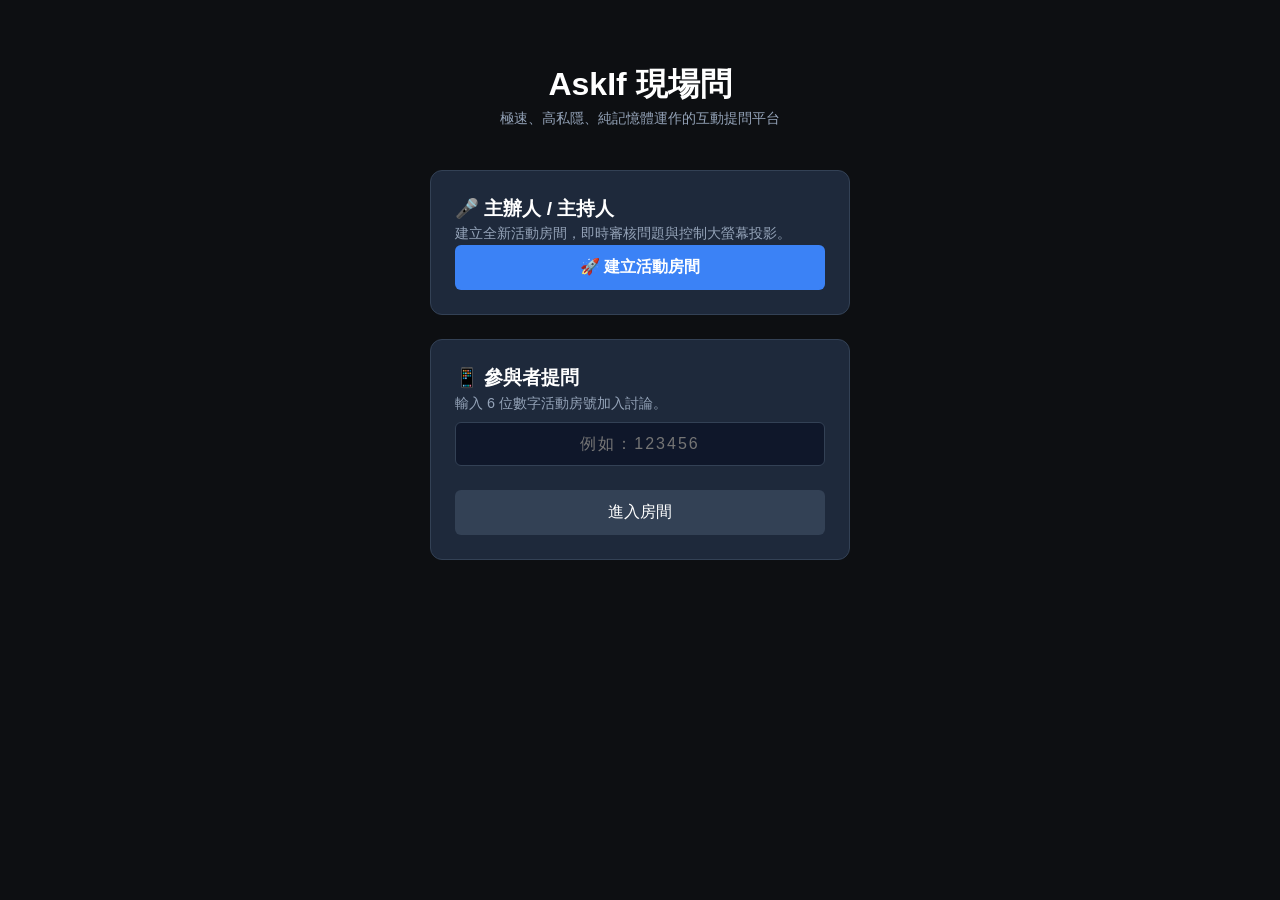
==== index.html @ 9e94a355 "update" ====
<!DOCTYPE html>
<html lang="zh-Hant">
<head>
  <meta charset="UTF-8">
  <meta name="viewport" content="width=device-width, initial-scale=1.0">
  <title>AskIf - 即時現場提問系統</title>
  <link rel="stylesheet" href="css/style.css">
  <style>
    /* 密碼彈窗樣式 */
    .modal-overlay {
      position: fixed;
      inset: 0;
      background: rgba(0, 0, 0, 0.75);
      display: flex;
      align-items: center;
      justify-content: center;
      z-index: 9999;
      backdrop-filter: blur(4px);
    }
    .modal-box {
      background: #1e293b;
      padding: 24px;
      border-radius: 12px;
      width: 90%;
      max-width: 380px;
      border: 1px solid #334155;
      box-shadow: 0 20px 25px -5px rgba(0, 0, 0, 0.5);
    }
    .modal-box h3 {
      margin-top: 0;
      margin-bottom: 16px;
      font-size: 1.25rem;
      color: #f8fafc;
    }
    .modal-box input {
      width: 100%;
      padding: 12px;
      background: #0f172a;
      border: 1px solid #334155;
      border-radius: 6px;
      color: #fff;
      font-size: 1rem;
      box-sizing: border-box;
      margin-bottom: 16px;
    }
    .modal-box input:focus {
      outline: none;
      border-color: #3b82f6;
    }
    .modal-actions {
      display: flex;
      gap: 10px;
      justify-content: flex-end;
    }
    .btn-cancel {
      background: #334155;
      color: #fff;
      border: none;
      padding: 8px 16px;
      border-radius: 6px;
      cursor: pointer;
    }
    .btn-confirm {
      background: #3b82f6;
      color: #fff;
      border: none;
      padding: 8px 16px;
      border-radius: 6px;
      cursor: pointer;
      font-weight: bold;
    }
    .btn-confirm:disabled {
      opacity: 0.6;
      cursor: not-allowed;
    }
    .error-msg {
      color: #ef4444;
      font-size: 0.875rem;
      margin-top: -10px;
      margin-bottom: 12px;
    }
  </style>
</head>
<body>
  <div class="container">
    <header style="text-align: center; margin-top: 40px;">
      <h1>AskIf 現場問</h1>
      <p style="color: #94a3b8;">極速、高私隱、純記憶體運作的互動提問平台</p>
    </header>

    <main style="max-width: 420px; margin: 40px auto; display: flex; flex-direction: column; gap: 24px;">
      <!-- 主持人入口 -->
      <div style="background: #1e293b; padding: 24px; border-radius: 12px; border: 1px solid #334155;">
        <h2 style="font-size: 1.2rem; margin-top: 0;">🎤 主辦人 / 主持人</h2>
        <p style="color: #94a3b8; font-size: 0.9rem;">建立全新活動房間，即時審核問題與控制大螢幕投影。</p>
        <button id="btnOpenModal" class="btn-confirm" style="width: 100%; padding: 12px; font-size: 1rem;">
          🚀 建立活動房間
        </button>
      </div>

      <!-- 觀眾入口 -->
      <div style="background: #1e293b; padding: 24px; border-radius: 12px; border: 1px solid #334155;">
        <h2 style="font-size: 1.2rem; margin-top: 0;">📱 參與者提問</h2>
        <p style="color: #94a3b8; font-size: 0.9rem;">輸入 6 位數字活動房號加入討論。</p>
        <form id="joinForm" style="display: flex; flex-direction: column; gap: 12px;">
          <input type="text" id="joinRoomId" placeholder="例如：123456" maxlength="6" pattern="[0-9]{6}" required
                 style="padding: 12px; border-radius: 6px; border: 1px solid #334155; background: #0f172a; color: #fff; font-size: 1rem; text-align: center; letter-spacing: 2px;">
          <button type="submit" class="btn-cancel" style="padding: 12px; font-size: 1rem;">進入房間</button>
        </form>
      </div>
    </main>
  </div>

  <!-- 密碼輸入彈窗 -->
  <div id="passwordModal" class="modal-overlay" style="display: none;">
    <div class="modal-box">
      <h3>🔑 輸入主辦人開房密碼</h3>
      <input type="password" id="modalPasswordInput" placeholder="請輸入密碼" autocomplete="current-password">
      <div id="modalError" class="error-msg" style="display: none;"></div>
      <div class="modal-actions">
        <button type="button" id="btnModalCancel" class="btn-cancel">取消</button>
        <button type="button" id="btnModalSubmit" class="btn-confirm">確認開房</button>
      </div>
    </div>
  </div>

  <script>
    // 直接定義 Worker API 端點，徹底避免 JS 模組 export 衝突
    const RELAY_HTTP_URL = 'https://askif-relay.jackylawck.workers.dev';

    const modal = document.getElementById('passwordModal');
    const openBtn = document.getElementById('btnOpenModal');
    const cancelBtn = document.getElementById('btnModalCancel');
    const submitBtn = document.getElementById('btnModalSubmit');
    const passwordInput = document.getElementById('modalPasswordInput');
    const errorDisplay = document.getElementById('modalError');

    // 開啟彈窗
    openBtn.addEventListener('click', () => {
      modal.style.display = 'flex';
      passwordInput.value = '';
      errorDisplay.style.display = 'none';
      passwordInput.focus();
    });

    // 關閉彈窗
    cancelBtn.addEventListener('click', () => {
      modal.style.display = 'none';
    });

    // 呼叫開房 API 換取加密 Ticket
    async function handleCreateRoom() {
      const password = passwordInput.value.trim();
      if (!password) {
        showError('請輸入開房密碼');
        return;
      }

      submitBtn.disabled = true;
      submitBtn.textContent = '開房中...';
      errorDisplay.style.display = 'none';

      try {
        const response = await fetch(`${RELAY_HTTP_URL}/api/create-room`, {
          method: 'POST',
          headers: { 'Content-Type': 'application/json' },
          body: JSON.stringify({ password })
        });

        if (!response.ok) {
          if (response.status === 401) throw new Error('密碼錯誤，請重新輸入');
          if (response.status === 429) throw new Error('請求太頻繁，請稍後再試');
          throw new Error(`伺服器錯誤 (${response.status})`);
        }

        const data = await response.json();
        if (data.ticket) {
          window.location.href = `host.html?room=${data.ticket}`;
        } else {
          throw new Error('回傳憑證無效');
        }
      } catch (err) {
        showError(err.message || '連線失敗，請檢查網路');
      } finally {
        submitBtn.disabled = false;
        submitBtn.textContent = '確認開房';
      }
    }

    function showError(msg) {
      errorDisplay.textContent = msg;
      errorDisplay.style.display = 'block';
    }

    submitBtn.addEventListener('click', handleCreateRoom);
    passwordInput.addEventListener('keydown', (e) => {
      if (e.key === 'Enter') handleCreateRoom();
    });

    // 參與者提交房號加入
    document.getElementById('joinForm').addEventListener('submit', (e) => {
      e.preventDefault();
      const roomId = document.getElementById('joinRoomId').value.trim();
      if (/^\d{6}$/.test(roomId)) {
        window.location.href = `audience.html?room=${roomId}`;
      }
    });
  </script>
</body>
</html>
---- css/style.css ----
:root {
  --bg: #0d0f12;
  --card: #161920;
  --border: #282c35;
  --accent: #4a9eff;
  --spotlight: #ff4757;
  --success: #00b894;
  --text: #e8eaed;
  --text-muted: #9aa0a6;
  --font: -apple-system, BlinkMacSystemFont, "PingFang HK", "Microsoft JhengHei", sans-serif;
}

* { box-sizing: border-box; margin: 0; padding: 0; }
body {
  background: var(--bg); color: var(--text); font-family: var(--font);
  padding: 1.25rem; max-width: 640px; margin: 0 auto; line-height: 1.5;
}

h1, h2, h3 { font-weight: 700; color: #fff; }
p { color: var(--text-muted); font-size: 0.9rem; }

.btn {
  display: inline-flex; align-items: center; justify-content: center;
  background: #2a2f3a; color: #fff; border: none; border-radius: 6px;
  padding: 0.75rem 1.25rem; font-size: 0.95rem; font-weight: 700; cursor: pointer;
  text-decoration: none; transition: opacity 0.15s;
}
.btn:hover { opacity: 0.9; }
.btn-primary { background: var(--accent); }
.btn-success { background: var(--success); }
.btn-danger { background: var(--spotlight); }

input, textarea {
  width: 100%; background: #1a1d24; border: 1px solid var(--border);
  color: #fff; padding: 0.75rem; border-radius: 6px; font-size: 1rem;
  font-family: inherit; margin-top: 0.5rem; margin-bottom: 0.75rem;
}

.card {
  background: var(--card); border: 1px solid var(--border);
  border-radius: 8px; padding: 1rem; margin-bottom: 0.75rem;
}

.badge {
  display: inline-block; font-size: 0.75rem; font-weight: 700;
  padding: 0.2rem 0.5rem; border-radius: 4px;
}
.badge-online { background: rgba(0, 184, 148, 0.2); color: var(--success); }
.badge-danger { background: rgba(255, 71, 87, 0.2); color: var(--spotlight); }
.badge-peer { background: rgba(74, 158, 255, 0.2); color: var(--accent); }

.qr-box {
  background: #fff; padding: 12px; border-radius: 8px;
  display: inline-block; line-height: 0;
}
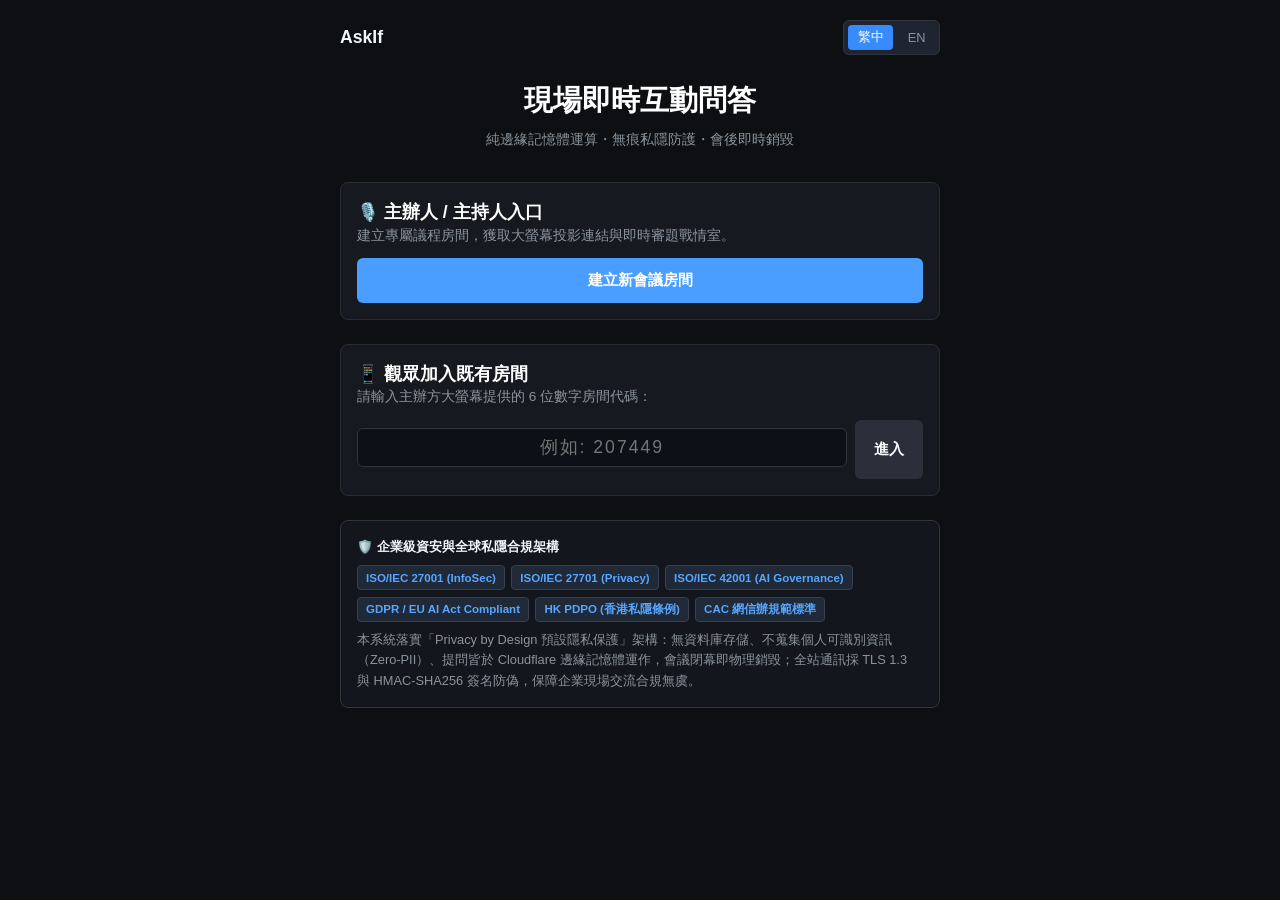
==== commit 0bac7fb8: "feat: add bilingual support and i18n integration to host.html" ====
--- a/index.html
+++ b/index.html
@@ -1,210 +1,232 @@
 <!DOCTYPE html>
-<html lang="zh-Hant">
+<html lang="zh-HK">
 <head>
   <meta charset="UTF-8">
   <meta name="viewport" content="width=device-width, initial-scale=1.0">
-  <title>AskIf - 即時現場提問系統</title>
-  <link rel="stylesheet" href="css/style.css">
+  <title>AskIf — 即時現場提問系統 | Real-time Q&A</title>
+  <link rel="stylesheet" href="./css/style.css">
   <style>
-    /* 密碼彈窗樣式 */
+    .lang-switcher {
+      display: flex;
+      gap: 0.3rem;
+      background: #1e2430;
+      padding: 0.25rem;
+      border-radius: 6px;
+      border: 1px solid #30363d;
+    }
+    .lang-btn {
+      background: transparent;
+      border: none;
+      color: #8b949e;
+      font-size: 0.8rem;
+      padding: 0.25rem 0.6rem;
+      border-radius: 4px;
+      cursor: pointer;
+      font-weight: 500;
+    }
+    .lang-btn.active {
+      background: #388bfd;
+      color: #fff;
+    }
+    .compliance-card {
+      margin-top: 1.5rem;
+      background: rgba(22, 27, 34, 0.7);
+      border: 1px solid #30363d;
+      border-radius: 8px;
+      padding: 1rem;
+      font-size: 0.8rem;
+      color: #8b949e;
+      line-height: 1.6;
+    }
+    .badge-grid {
+      display: flex;
+      flex-wrap: wrap;
+      gap: 0.4rem;
+      margin: 0.5rem 0;
+    }
+    .comp-badge {
+      background: #1f2937;
+      color: #58a6ff;
+      border: 1px solid #374151;
+      padding: 0.15rem 0.5rem;
+      border-radius: 4px;
+      font-size: 0.72rem;
+      font-weight: 600;
+    }
     .modal-overlay {
       position: fixed;
       inset: 0;
-      background: rgba(0, 0, 0, 0.75);
+      background: rgba(0,0,0,0.75);
+      backdrop-filter: blur(4px);
       display: flex;
       align-items: center;
       justify-content: center;
-      z-index: 9999;
-      backdrop-filter: blur(4px);
+      z-index: 999;
     }
     .modal-box {
-      background: #1e293b;
-      padding: 24px;
-      border-radius: 12px;
+      background: #161b22;
+      border: 1px solid #30363d;
+      border-radius: 10px;
+      padding: 1.5rem;
       width: 90%;
-      max-width: 380px;
-      border: 1px solid #334155;
-      box-shadow: 0 20px 25px -5px rgba(0, 0, 0, 0.5);
-    }
-    .modal-box h3 {
-      margin-top: 0;
-      margin-bottom: 16px;
-      font-size: 1.25rem;
-      color: #f8fafc;
-    }
-    .modal-box input {
-      width: 100%;
-      padding: 12px;
-      background: #0f172a;
-      border: 1px solid #334155;
-      border-radius: 6px;
-      color: #fff;
-      font-size: 1rem;
-      box-sizing: border-box;
-      margin-bottom: 16px;
-    }
-    .modal-box input:focus {
-      outline: none;
-      border-color: #3b82f6;
-    }
-    .modal-actions {
-      display: flex;
-      gap: 10px;
-      justify-content: flex-end;
-    }
-    .btn-cancel {
-      background: #334155;
-      color: #fff;
-      border: none;
-      padding: 8px 16px;
-      border-radius: 6px;
-      cursor: pointer;
-    }
-    .btn-confirm {
-      background: #3b82f6;
-      color: #fff;
-      border: none;
-      padding: 8px 16px;
-      border-radius: 6px;
-      cursor: pointer;
-      font-weight: bold;
-    }
-    .btn-confirm:disabled {
-      opacity: 0.6;
-      cursor: not-allowed;
-    }
-    .error-msg {
-      color: #ef4444;
-      font-size: 0.875rem;
-      margin-top: -10px;
-      margin-bottom: 12px;
+      max-width: 420px;
+      box-shadow: 0 10px 25px rgba(0,0,0,0.5);
+    }
+    .password-hint {
+      background: #0d1117;
+      border-left: 3px solid #f59e0b;
+      padding: 0.5rem 0.75rem;
+      border-radius: 4px;
+      font-size: 0.75rem;
+      color: #d1d5db;
+      margin: 0.75rem 0;
+      line-height: 1.4;
     }
   </style>
 </head>
 <body>
-  <div class="container">
-    <header style="text-align: center; margin-top: 40px;">
-      <h1>AskIf 現場問</h1>
-      <p style="color: #94a3b8;">極速、高私隱、純記憶體運作的互動提問平台</p>
-    </header>
-
-    <main style="max-width: 420px; margin: 40px auto; display: flex; flex-direction: column; gap: 24px;">
-      <!-- 主持人入口 -->
-      <div style="background: #1e293b; padding: 24px; border-radius: 12px; border: 1px solid #334155;">
-        <h2 style="font-size: 1.2rem; margin-top: 0;">🎤 主辦人 / 主持人</h2>
-        <p style="color: #94a3b8; font-size: 0.9rem;">建立全新活動房間，即時審核問題與控制大螢幕投影。</p>
-        <button id="btnOpenModal" class="btn-confirm" style="width: 100%; padding: 12px; font-size: 1rem;">
-          🚀 建立活動房間
-        </button>
+  <div style="display:flex; justify-content:space-between; align-items:center; margin-bottom:1.5rem;">
+    <div style="font-weight:bold; font-size:1.1rem; color:#f0f6fc;">AskIf</div>
+    <div class="lang-switcher">
+      <button class="lang-btn active" id="btn-zh" onclick="switchLang('zh')">繁中</button>
+      <button class="lang-btn" id="btn-en" onclick="switchLang('en')">EN</button>
+    </div>
+  </div>
+
+  <div style="text-align:center; margin-bottom:2rem;">
+    <h1 style="font-size:1.8rem; margin-bottom:0.4rem;" data-i18n="title">現場即時互動問答</h1>
+    <p style="color:#8b949e; font-size:0.9rem;" data-i18n="subtitle">純邊緣記憶體運算・無痕私隱防護・會後即時銷毀</p>
+  </div>
+
+  <!-- 主持人入口 -->
+  <div class="card" style="margin-bottom:1.5rem;">
+    <h3 style="margin-top:0; font-size:1.1rem;" data-i18n="hostSectionTitle">🎙️ 主辦人 / 主持人入口</h3>
+    <p style="font-size:0.85rem; color:#8b949e;" data-i18n="hostDesc">建立專屬議程房間，獲取大螢幕投影連結與即時審題戰情室。</p>
+    <button class="btn btn-primary" style="width:100%; margin-top:0.75rem;" onclick="openPasswordModal()" data-i18n="createRoomBtn">建立新會議房間</button>
+  </div>
+
+  <!-- 觀眾加入入口 -->
+  <div class="card" style="margin-bottom:1.5rem;">
+    <h3 style="margin-top:0; font-size:1.1rem;" data-i18n="audienceSectionTitle">📱 觀眾加入既有房間</h3>
+    <p style="font-size:0.85rem; color:#8b949e;" data-i18n="audienceDesc">請輸入主辦方大螢幕提供的 6 位數字房間代碼：</p>
+    <div style="display:flex; gap:0.5rem; margin-top:0.75rem;">
+      <input type="text" id="manual-room-input" maxlength="6" placeholder="例如: 207449" style="flex:1; padding:0.5rem 0.75rem; border-radius:6px; border:1px solid #30363d; background:#0d1117; color:#fff; text-align:center; font-size:1.1rem; letter-spacing:2px;">
+      <button class="btn" style="padding:0 1.2rem;" onclick="joinAsAudience()" data-i18n="joinBtn">進入</button>
+    </div>
+  </div>
+
+  <!-- 企業合規、隱私與資安承諾看板 -->
+  <div class="compliance-card">
+    <div style="font-weight:bold; color:#f0f6fc; margin-bottom:0.4rem;" data-i18n="complianceTitle">🛡️ 企業級資安與全球私隱合規架構</div>
+    <div class="badge-grid">
+      <span class="comp-badge">ISO/IEC 27001 (InfoSec)</span>
+      <span class="comp-badge">ISO/IEC 27701 (Privacy)</span>
+      <span class="comp-badge">ISO/IEC 42001 (AI Governance)</span>
+      <span class="comp-badge">GDPR / EU AI Act Compliant</span>
+      <span class="comp-badge">HK PDPO (香港私隱條例)</span>
+      <span class="comp-badge">CAC 網信辦規範標準</span>
+    </div>
+    <div data-i18n="complianceBody">
+      本系統落實「Privacy by Design 預設隱私保護」架構：無資料庫存儲、不蒐集個人可識別資訊（Zero-PII）、提問皆於 Cloudflare 邊緣記憶體運作，會議閉幕即物理銷毀；全站通訊採 TLS 1.3 與 HMAC-SHA256 簽名防偽，保障企業現場交流合規無虞。
+    </div>
+  </div>
+
+  <!-- 主持人密碼輸入彈窗 -->
+  <div id="pwd-modal" class="modal-overlay" style="display:none;">
+    <div class="modal-box">
+      <h3 style="margin-top:0; font-size:1.15rem; color:#f0f6fc;" data-i18n="modalTitle">🔑 主辦人身份授權</h3>
+      
+      <div class="password-hint">
+        <strong data-i18n="hintTitle">💡 輸入指引：</strong><br>
+        <span data-i18n="hintDesc">此密碼為企業系統後台預設的主持權限密鑰（預設值為 <code>123456</code> 或主辦方內部派發密碼），用以防止未授權人士開房。觀眾免密碼直接掃碼即可提問。</span>
       </div>
 
-      <!-- 觀眾入口 -->
-      <div style="background: #1e293b; padding: 24px; border-radius: 12px; border: 1px solid #334155;">
-        <h2 style="font-size: 1.2rem; margin-top: 0;">📱 參與者提問</h2>
-        <p style="color: #94a3b8; font-size: 0.9rem;">輸入 6 位數字活動房號加入討論。</p>
-        <form id="joinForm" style="display: flex; flex-direction: column; gap: 12px;">
-          <input type="text" id="joinRoomId" placeholder="例如：123456" maxlength="6" pattern="[0-9]{6}" required
-                 style="padding: 12px; border-radius: 6px; border: 1px solid #334155; background: #0f172a; color: #fff; font-size: 1rem; text-align: center; letter-spacing: 2px;">
-          <button type="submit" class="btn-cancel" style="padding: 12px; font-size: 1rem;">進入房間</button>
-        </form>
+      <input type="password" id="modal-password" style="width:100%; box-sizing:border-box; padding:0.6rem 0.75rem; border-radius:6px; border:1px solid #30363d; background:#0d1117; color:#fff; font-size:1rem;" placeholder="請輸入主辦密碼 (例如: 123456)">
+      <div id="modal-error" style="color:#ff7675; font-size:0.8rem; margin-top:0.4rem; display:none;"></div>
+
+      <div style="display:flex; justify-content:flex-end; gap:0.5rem; margin-top:1.2rem;">
+        <button class="btn" onclick="closePasswordModal()" data-i18n="cancelBtn">取消</button>
+        <button class="btn btn-primary" id="confirm-create-btn" onclick="submitCreateRoom()" data-i18n="confirmBtn">確認開房</button>
       </div>
-    </main>
-  </div>
-
-  <!-- 密碼輸入彈窗 -->
-  <div id="passwordModal" class="modal-overlay" style="display: none;">
-    <div class="modal-box">
-      <h3>🔑 輸入主辦人開房密碼</h3>
-      <input type="password" id="modalPasswordInput" placeholder="請輸入密碼" autocomplete="current-password">
-      <div id="modalError" class="error-msg" style="display: none;"></div>
-      <div class="modal-actions">
-        <button type="button" id="btnModalCancel" class="btn-cancel">取消</button>
-        <button type="button" id="btnModalSubmit" class="btn-confirm">確認開房</button>
-      </div>
-    </div>
-  </div>
-
-  <script>
-    // 直接定義 Worker API 端點，徹底避免 JS 模組 export 衝突
-    const RELAY_HTTP_URL = 'https://askif-relay.jackylawck.workers.dev';
-
-    const modal = document.getElementById('passwordModal');
-    const openBtn = document.getElementById('btnOpenModal');
-    const cancelBtn = document.getElementById('btnModalCancel');
-    const submitBtn = document.getElementById('btnModalSubmit');
-    const passwordInput = document.getElementById('modalPasswordInput');
-    const errorDisplay = document.getElementById('modalError');
-
-    // 開啟彈窗
-    openBtn.addEventListener('click', () => {
-      modal.style.display = 'flex';
-      passwordInput.value = '';
-      errorDisplay.style.display = 'none';
-      passwordInput.focus();
-    });
-
-    // 關閉彈窗
-    cancelBtn.addEventListener('click', () => {
-      modal.style.display = 'none';
-    });
-
-    // 呼叫開房 API 換取加密 Ticket
-    async function handleCreateRoom() {
-      const password = passwordInput.value.trim();
-      if (!password) {
-        showError('請輸入開房密碼');
+    </div>
+  </div>
+
+  <script type="module">
+    import { applyI18n, getSavedLang, TRANSLATIONS } from './js/i18n.js';
+
+    let currentLang = getSavedLang();
+    applyI18n(currentLang);
+
+    window.switchLang = function(lang) {
+      currentLang = lang;
+      applyI18n(lang);
+    };
+
+    window.openPasswordModal = function() {
+      document.getElementById('modal-error').style.display = 'none';
+      document.getElementById('modal-password').value = '';
+      document.getElementById('pwd-modal').style.display = 'flex';
+      setTimeout(() => document.getElementById('modal-password').focus(), 100);
+    };
+
+    window.closePasswordModal = function() {
+      document.getElementById('pwd-modal').style.display = 'none';
+    };
+
+    window.submitCreateRoom = async function() {
+      const pwdInput = document.getElementById('modal-password');
+      const errBox = document.getElementById('modal-error');
+      const submitBtn = document.getElementById('confirm-create-btn');
+      const pwd = pwdInput.value.trim();
+      const dict = TRANSLATIONS[currentLang];
+
+      if (!pwd) {
+        errBox.textContent = dict.errorWrongPwd;
+        errBox.style.display = 'block';
         return;
       }
 
+      errBox.style.display = 'none';
       submitBtn.disabled = true;
-      submitBtn.textContent = '開房中...';
-      errorDisplay.style.display = 'none';
+      submitBtn.textContent = dict.creating;
 
       try {
-        const response = await fetch(`${RELAY_HTTP_URL}/api/create-room`, {
+        const resp = await fetch('https://askif-relay.jackylawck.workers.dev/api/create-room', {
           method: 'POST',
           headers: { 'Content-Type': 'application/json' },
-          body: JSON.stringify({ password })
+          body: JSON.stringify({ password: pwd })
         });
 
-        if (!response.ok) {
-          if (response.status === 401) throw new Error('密碼錯誤，請重新輸入');
-          if (response.status === 429) throw new Error('請求太頻繁，請稍後再試');
-          throw new Error(`伺服器錯誤 (${response.status})`);
+        if (resp.status === 401) {
+          errBox.textContent = dict.errorWrongPwd;
+          errBox.style.display = 'block';
+          submitBtn.disabled = false;
+          submitBtn.textContent = dict.confirmBtn;
+          return;
         }
 
-        const data = await response.json();
-        if (data.ticket) {
-          window.location.href = `host.html?room=${data.ticket}`;
-        } else {
-          throw new Error('回傳憑證無效');
-        }
+        if (!resp.ok) throw new Error('Network error');
+
+        const data = await resp.json();
+        window.location.href = `./host.html?room=${encodeURIComponent(data.ticket)}`;
       } catch (err) {
-        showError(err.message || '連線失敗，請檢查網路');
-      } finally {
+        console.error(err);
+        errBox.textContent = dict.errorNet;
+        errBox.style.display = 'block';
         submitBtn.disabled = false;
-        submitBtn.textContent = '確認開房';
+        submitBtn.textContent = dict.confirmBtn;
       }
-    }
-
-    function showError(msg) {
-      errorDisplay.textContent = msg;
-      errorDisplay.style.display = 'block';
-    }
-
-    submitBtn.addEventListener('click', handleCreateRoom);
-    passwordInput.addEventListener('keydown', (e) => {
-      if (e.key === 'Enter') handleCreateRoom();
-    });
-
-    // 參與者提交房號加入
-    document.getElementById('joinForm').addEventListener('submit', (e) => {
-      e.preventDefault();
-      const roomId = document.getElementById('joinRoomId').value.trim();
-      if (/^\d{6}$/.test(roomId)) {
-        window.location.href = `audience.html?room=${roomId}`;
+    };
+
+    window.joinAsAudience = function() {
+      const input = document.getElementById('manual-room-input').value.trim();
+      const dict = TRANSLATIONS[currentLang];
+      if (/^\d{6}$/.test(input)) {
+        window.location.href = `./audience.html?room=${input}`;
+      } else {
+        alert(dict.errorInvalidRoom);
       }
-    });
+    };
   </script>
 </body>
 </html>
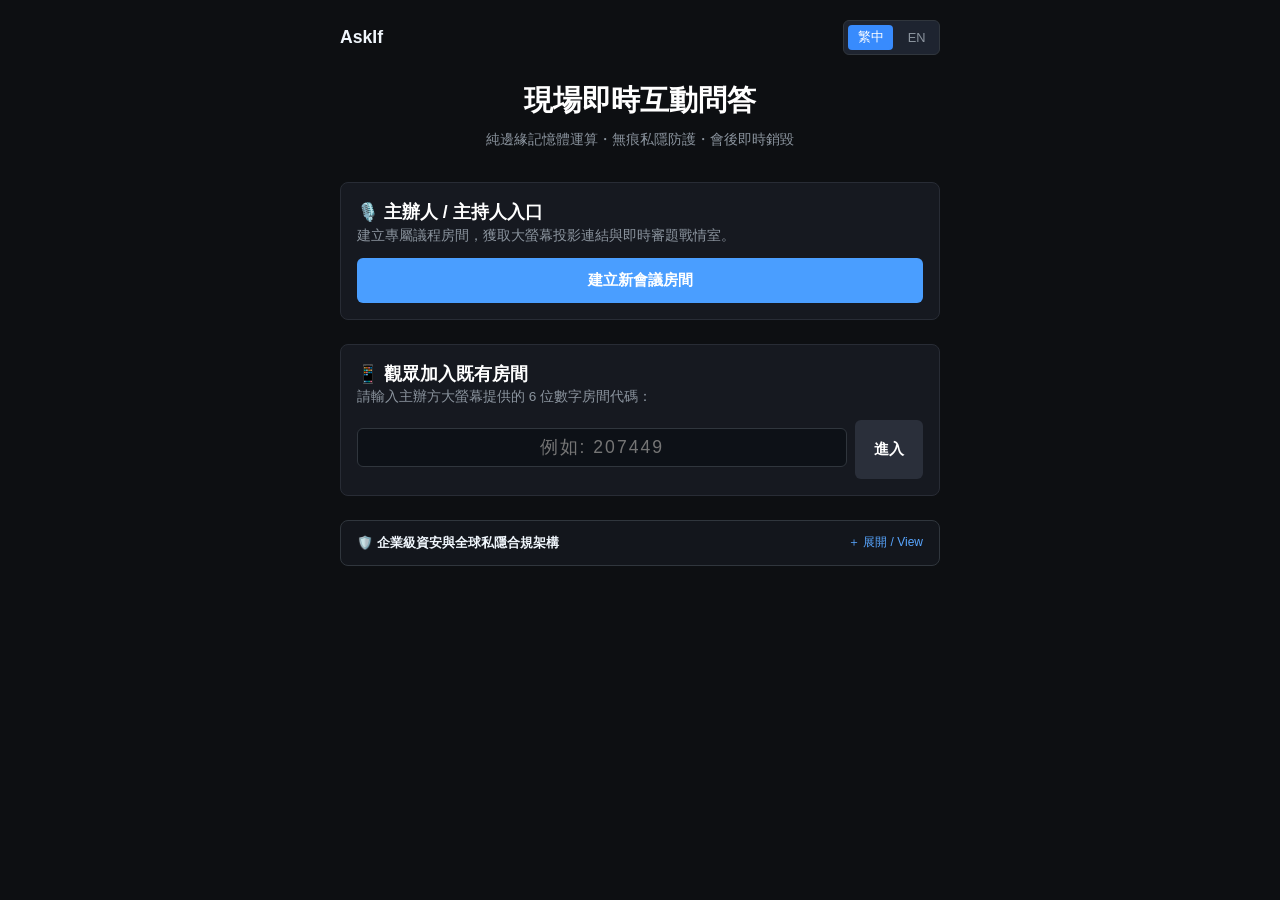
==== commit 6f99688d: "fix: bind click listeners via addEventListener and make compliance card collapsible" ====
--- a/index.html
+++ b/index.html
@@ -28,15 +28,46 @@
       background: #388bfd;
       color: #fff;
     }
-    .compliance-card {
+    /* 可折疊合規卡片 */
+    details.compliance-card {
       margin-top: 1.5rem;
       background: rgba(22, 27, 34, 0.7);
       border: 1px solid #30363d;
       border-radius: 8px;
-      padding: 1rem;
+      padding: 0.75rem 1rem;
       font-size: 0.8rem;
       color: #8b949e;
       line-height: 1.6;
+      cursor: pointer;
+      transition: background 0.2s;
+    }
+    details.compliance-card[open] {
+      background: rgba(22, 27, 34, 0.95);
+    }
+    details.compliance-card summary {
+      font-weight: bold;
+      color: #f0f6fc;
+      list-style: none;
+      display: flex;
+      justify-content: space-between;
+      align-items: center;
+      user-select: none;
+    }
+    details.compliance-card summary::-webkit-details-marker {
+      display: none;
+    }
+    details.compliance-card summary::after {
+      content: '＋ 展開 / View';
+      font-size: 0.75rem;
+      color: #58a6ff;
+      font-weight: normal;
+    }
+    details.compliance-card[open] summary::after {
+      content: '－ 收起 / Hide';
+    }
+    .compliance-content {
+      margin-top: 0.75rem;
+      cursor: default;
     }
     .badge-grid {
       display: flex;
@@ -88,8 +119,8 @@
   <div style="display:flex; justify-content:space-between; align-items:center; margin-bottom:1.5rem;">
     <div style="font-weight:bold; font-size:1.1rem; color:#f0f6fc;">AskIf</div>
     <div class="lang-switcher">
-      <button class="lang-btn active" id="btn-zh" onclick="switchLang('zh')">繁中</button>
-      <button class="lang-btn" id="btn-en" onclick="switchLang('en')">EN</button>
+      <button class="lang-btn active" id="btn-zh">繁中</button>
+      <button class="lang-btn" id="btn-en">EN</button>
     </div>
   </div>
 
@@ -102,7 +133,7 @@
   <div class="card" style="margin-bottom:1.5rem;">
     <h3 style="margin-top:0; font-size:1.1rem;" data-i18n="hostSectionTitle">🎙️ 主辦人 / 主持人入口</h3>
     <p style="font-size:0.85rem; color:#8b949e;" data-i18n="hostDesc">建立專屬議程房間，獲取大螢幕投影連結與即時審題戰情室。</p>
-    <button class="btn btn-primary" style="width:100%; margin-top:0.75rem;" onclick="openPasswordModal()" data-i18n="createRoomBtn">建立新會議房間</button>
+    <button class="btn btn-primary" id="btn-open-modal" style="width:100%; margin-top:0.75rem;" data-i18n="createRoomBtn">建立新會議房間</button>
   </div>
 
   <!-- 觀眾加入入口 -->
@@ -111,25 +142,27 @@
     <p style="font-size:0.85rem; color:#8b949e;" data-i18n="audienceDesc">請輸入主辦方大螢幕提供的 6 位數字房間代碼：</p>
     <div style="display:flex; gap:0.5rem; margin-top:0.75rem;">
       <input type="text" id="manual-room-input" maxlength="6" placeholder="例如: 207449" style="flex:1; padding:0.5rem 0.75rem; border-radius:6px; border:1px solid #30363d; background:#0d1117; color:#fff; text-align:center; font-size:1.1rem; letter-spacing:2px;">
-      <button class="btn" style="padding:0 1.2rem;" onclick="joinAsAudience()" data-i18n="joinBtn">進入</button>
-    </div>
-  </div>
-
-  <!-- 企業合規、隱私與資安承諾看板 -->
-  <div class="compliance-card">
-    <div style="font-weight:bold; color:#f0f6fc; margin-bottom:0.4rem;" data-i18n="complianceTitle">🛡️ 企業級資安與全球私隱合規架構</div>
-    <div class="badge-grid">
-      <span class="comp-badge">ISO/IEC 27001 (InfoSec)</span>
-      <span class="comp-badge">ISO/IEC 27701 (Privacy)</span>
-      <span class="comp-badge">ISO/IEC 42001 (AI Governance)</span>
-      <span class="comp-badge">GDPR / EU AI Act Compliant</span>
-      <span class="comp-badge">HK PDPO (香港私隱條例)</span>
-      <span class="comp-badge">CAC 網信辦規範標準</span>
-    </div>
-    <div data-i18n="complianceBody">
-      本系統落實「Privacy by Design 預設隱私保護」架構：無資料庫存儲、不蒐集個人可識別資訊（Zero-PII）、提問皆於 Cloudflare 邊緣記憶體運作，會議閉幕即物理銷毀；全站通訊採 TLS 1.3 與 HMAC-SHA256 簽名防偽，保障企業現場交流合規無虞。
-    </div>
-  </div>
+      <button class="btn" id="btn-join-room" style="padding:0 1.2rem;" data-i18n="joinBtn">進入</button>
+    </div>
+  </div>
+
+  <!-- 企業合規、隱私與資安承諾（預設捲起收合） -->
+  <details class="compliance-card">
+    <summary data-i18n="complianceTitle">🛡️ 企業級資安與全球私隱合規架構</summary>
+    <div class="compliance-content">
+      <div class="badge-grid">
+        <span class="comp-badge">ISO/IEC 27001 (InfoSec)</span>
+        <span class="comp-badge">ISO/IEC 27701 (Privacy)</span>
+        <span class="comp-badge">ISO/IEC 42001 (AI Governance)</span>
+        <span class="comp-badge">GDPR / EU AI Act Compliant</span>
+        <span class="comp-badge">HK PDPO (香港私隱條例)</span>
+        <span class="comp-badge">CAC 網信辦規範標準</span>
+      </div>
+      <div data-i18n="complianceBody">
+        本系統落實「Privacy by Design 預設隱私保護」架構：無資料庫存儲、不蒐集個人可識別資訊（Zero-PII）、提問皆於 Cloudflare 邊緣記憶體運作，會議閉幕即物理銷毀；全站通訊採 TLS 1.3 與 HMAC-SHA256 簽名防偽，保障企業現場交流合規無虞。
+      </div>
+    </div>
+  </details>
 
   <!-- 主持人密碼輸入彈窗 -->
   <div id="pwd-modal" class="modal-overlay" style="display:none;">
@@ -145,8 +178,8 @@
       <div id="modal-error" style="color:#ff7675; font-size:0.8rem; margin-top:0.4rem; display:none;"></div>
 
       <div style="display:flex; justify-content:flex-end; gap:0.5rem; margin-top:1.2rem;">
-        <button class="btn" onclick="closePasswordModal()" data-i18n="cancelBtn">取消</button>
-        <button class="btn btn-primary" id="confirm-create-btn" onclick="submitCreateRoom()" data-i18n="confirmBtn">確認開房</button>
+        <button class="btn" id="btn-cancel-modal" data-i18n="cancelBtn">取消</button>
+        <button class="btn btn-primary" id="confirm-create-btn" data-i18n="confirmBtn">確認開房</button>
       </div>
     </div>
   </div>
@@ -157,26 +190,47 @@
     let currentLang = getSavedLang();
     applyI18n(currentLang);
 
-    window.switchLang = function(lang) {
-      currentLang = lang;
-      applyI18n(lang);
-    };
-
-    window.openPasswordModal = function() {
-      document.getElementById('modal-error').style.display = 'none';
-      document.getElementById('modal-password').value = '';
-      document.getElementById('pwd-modal').style.display = 'flex';
-      setTimeout(() => document.getElementById('modal-password').focus(), 100);
-    };
-
-    window.closePasswordModal = function() {
-      document.getElementById('pwd-modal').style.display = 'none';
-    };
-
-    window.submitCreateRoom = async function() {
-      const pwdInput = document.getElementById('modal-password');
-      const errBox = document.getElementById('modal-error');
-      const submitBtn = document.getElementById('confirm-create-btn');
+    // 語言切換事件
+    document.getElementById('btn-zh').addEventListener('click', () => {
+      currentLang = 'zh';
+      applyI18n('zh');
+    });
+
+    document.getElementById('btn-en').addEventListener('click', () => {
+      currentLang = 'en';
+      applyI18n('en');
+    });
+
+    // 彈窗開關控制
+    const modal = document.getElementById('pwd-modal');
+    const pwdInput = document.getElementById('modal-password');
+    const errBox = document.getElementById('modal-error');
+    const submitBtn = document.getElementById('confirm-create-btn');
+
+    document.getElementById('btn-open-modal').addEventListener('click', () => {
+      errBox.style.display = 'none';
+      pwdInput.value = '';
+      modal.style.display = 'flex';
+      setTimeout(() => pwdInput.focus(), 100);
+    });
+
+    document.getElementById('btn-cancel-modal').addEventListener('click', () => {
+      modal.style.display = 'none';
+    });
+
+    // 觀眾進入房間
+    document.getElementById('btn-join-room').addEventListener('click', () => {
+      const input = document.getElementById('manual-room-input').value.trim();
+      const dict = TRANSLATIONS[currentLang];
+      if (/^\d{6}$/.test(input)) {
+        window.location.href = `./audience.html?room=${input}`;
+      } else {
+        alert(dict.errorInvalidRoom);
+      }
+    });
+
+    // 送出開房驗證
+    submitBtn.addEventListener('click', async () => {
       const pwd = pwdInput.value.trim();
       const dict = TRANSLATIONS[currentLang];
 
@@ -216,17 +270,7 @@
         submitBtn.disabled = false;
         submitBtn.textContent = dict.confirmBtn;
       }
-    };
-
-    window.joinAsAudience = function() {
-      const input = document.getElementById('manual-room-input').value.trim();
-      const dict = TRANSLATIONS[currentLang];
-      if (/^\d{6}$/.test(input)) {
-        window.location.href = `./audience.html?room=${input}`;
-      } else {
-        alert(dict.errorInvalidRoom);
-      }
-    };
+    });
   </script>
 </body>
 </html>
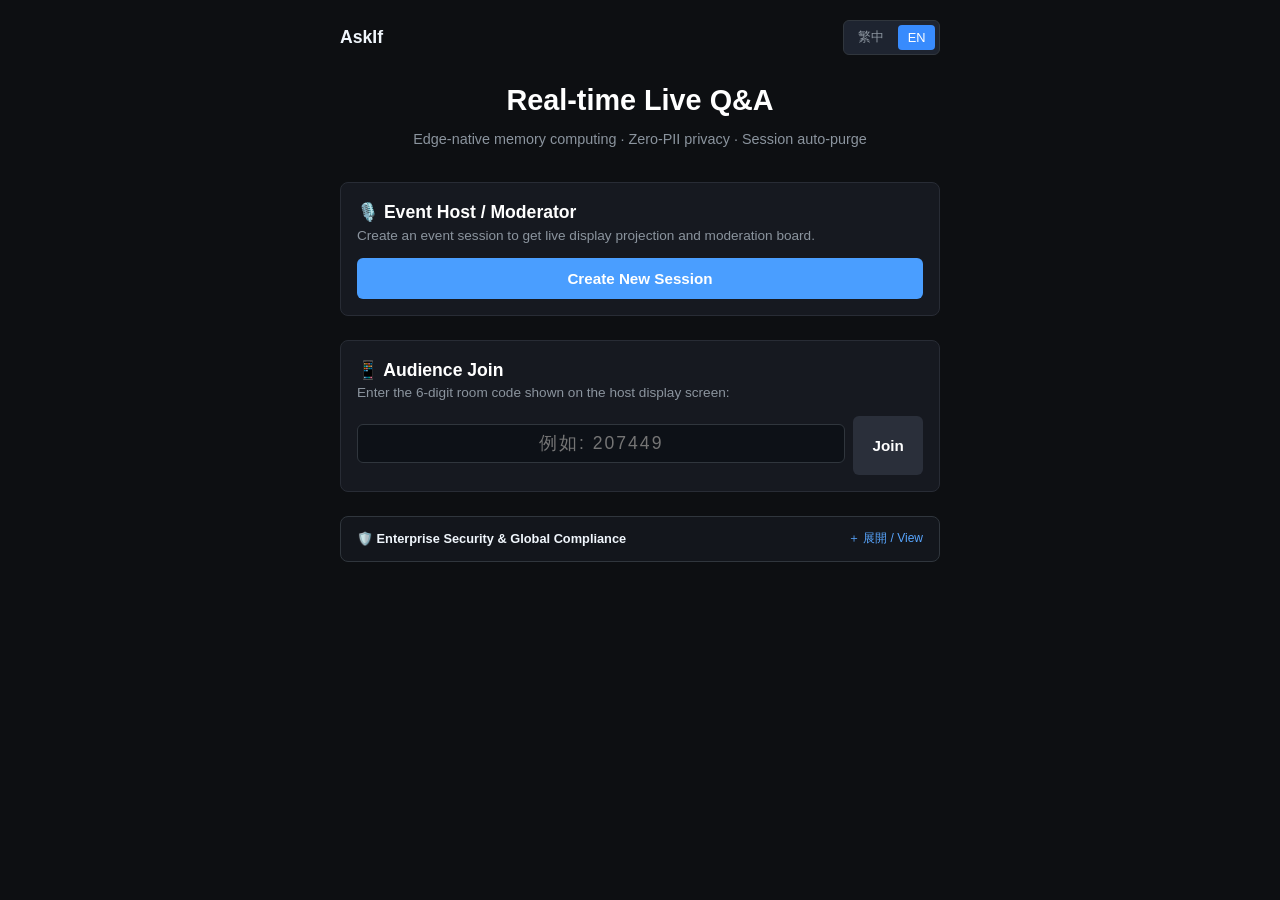
==== commit e4761f37: "feat: allow hosts to set custom passcodes and cap active rooms to 725" ====
--- a/index.html
+++ b/index.html
@@ -105,7 +105,7 @@
     }
     .password-hint {
       background: #0d1117;
-      border-left: 3px solid #f59e0b;
+      border-left: 3px solid #388bfd;
       padding: 0.5rem 0.75rem;
       border-radius: 4px;
       font-size: 0.75rem;
@@ -159,22 +159,22 @@
         <span class="comp-badge">CAC 網信辦規範標準</span>
       </div>
       <div data-i18n="complianceBody">
-        本系統落實「Privacy by Design 預設隱私保護」架構：無資料庫存儲、不蒐集個人可識別資訊（Zero-PII）、提問皆於 Cloudflare 邊緣記憶體運作，會議閉幕即物理銷毀；全站通訊採 TLS 1.3 與 HMAC-SHA256 簽名防偽，保障企業現場交流合規無虞。
+        本系統落實「Privacy by Design 預設隱私保護」架構：無資料庫存儲、不蒐集個人可識別資訊（Zero-PII）、提問皆於 Cloudflare 邊緣記憶體運作，會議閉幕即物理銷毀；全站通訊採 TLS 1.3 與 HMAC-SHA256 簽名防偽，保障企業現場交流合規無虞。系統設有活躍房間安全上限（725 間），杜絕資源濫用。
       </div>
     </div>
   </details>
 
-  <!-- 主持人密碼輸入彈窗 -->
+  <!-- 主持人自訂密碼彈窗 -->
   <div id="pwd-modal" class="modal-overlay" style="display:none;">
     <div class="modal-box">
-      <h3 style="margin-top:0; font-size:1.15rem; color:#f0f6fc;" data-i18n="modalTitle">🔑 主辦人身份授權</h3>
+      <h3 style="margin-top:0; font-size:1.15rem; color:#f0f6fc;" data-i18n="modalTitle">🔑 自訂主持人管理密碼</h3>
       
       <div class="password-hint">
-        <strong data-i18n="hintTitle">💡 輸入指引：</strong><br>
-        <span data-i18n="hintDesc">此密碼為企業系統後台預設的主持權限密鑰（預設值為 <code>123456</code> 或主辦方內部派發密碼），用以防止未授權人士開房。觀眾免密碼直接掃碼即可提問。</span>
-      </div>
-
-      <input type="password" id="modal-password" style="width:100%; box-sizing:border-box; padding:0.6rem 0.75rem; border-radius:6px; border:1px solid #30363d; background:#0d1117; color:#fff; font-size:1rem;" placeholder="請輸入主辦密碼 (例如: 123456)">
+        <strong data-i18n="hintTitle">💡 設定指引：</strong><br>
+        <span data-i18n="hintDesc">請自訂 4~16 位數字或英文字母作為本場會議的管理密碼。您將使用此密碼管理審核與投影大螢幕；現場觀眾直接掃碼提問，免密碼即可加入。</span>
+      </div>
+
+      <input type="password" id="modal-password" maxlength="16" style="width:100%; box-sizing:border-box; padding:0.6rem 0.75rem; border-radius:6px; border:1px solid #30363d; background:#0d1117; color:#fff; font-size:1rem;" placeholder="請自訂管理密碼 (例如: pass888)">
       <div id="modal-error" style="color:#ff7675; font-size:0.8rem; margin-top:0.4rem; display:none;"></div>
 
       <div style="display:flex; justify-content:flex-end; gap:0.5rem; margin-top:1.2rem;">
@@ -229,12 +229,12 @@
       }
     });
 
-    // 送出開房驗證
+    // 送出開房（主持人自訂密碼）
     submitBtn.addEventListener('click', async () => {
       const pwd = pwdInput.value.trim();
       const dict = TRANSLATIONS[currentLang];
 
-      if (!pwd) {
+      if (pwd.length < 4 || pwd.length > 16) {
         errBox.textContent = dict.errorWrongPwd;
         errBox.style.display = 'block';
         return;
@@ -251,21 +251,27 @@
           body: JSON.stringify({ password: pwd })
         });
 
-        if (resp.status === 401) {
-          errBox.textContent = dict.errorWrongPwd;
+        if (resp.status === 503) {
+          const errData = await resp.json().catch(() => ({}));
+          errBox.textContent = errData.error || '活躍房間已達上限，請稍後再試。';
           errBox.style.display = 'block';
           submitBtn.disabled = false;
           submitBtn.textContent = dict.confirmBtn;
           return;
         }
 
-        if (!resp.ok) throw new Error('Network error');
+        if (!resp.ok) {
+          const errData = await resp.json().catch(() => ({}));
+          throw new Error(errData.error || 'Network error');
+        }
 
         const data = await resp.json();
+        // 將自設密碼暫存於本地，確保主持人 WebSocket AUTH 能無縫自動完成
+        sessionStorage.setItem(`askif_host_pwd_${data.roomId}`, pwd);
         window.location.href = `./host.html?room=${encodeURIComponent(data.ticket)}`;
       } catch (err) {
         console.error(err);
-        errBox.textContent = dict.errorNet;
+        errBox.textContent = err.message || dict.errorNet;
         errBox.style.display = 'block';
         submitBtn.disabled = false;
         submitBtn.textContent = dict.confirmBtn;
@@ -273,4 +279,4 @@
     });
   </script>
 </body>
-</html>
+</html>
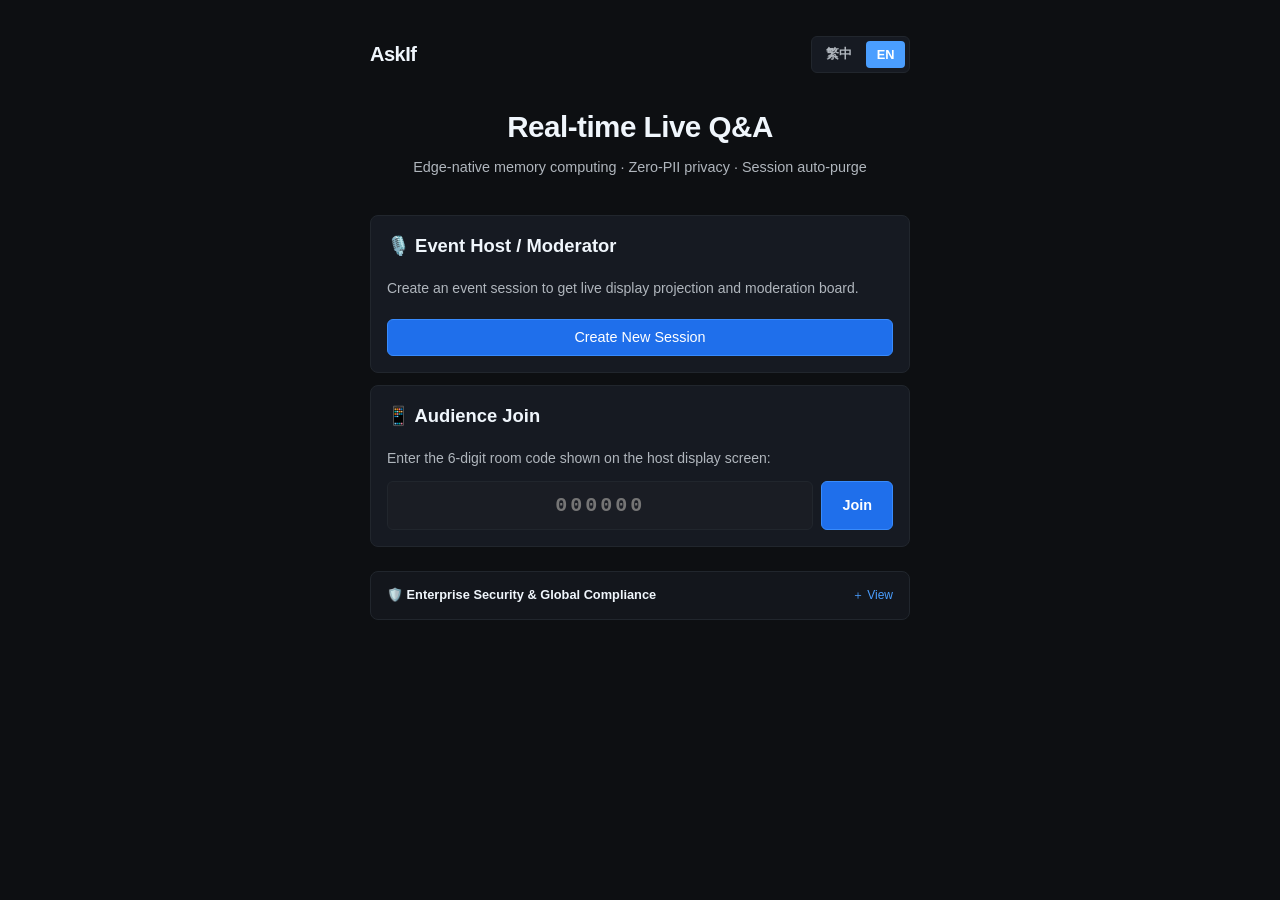
==== commit 3b2b9981: "fix(contract): close audience 6-digit PIN and host dual sessionStorage/hash key contracts" ====
--- a/index.html
+++ b/index.html
@@ -1,52 +1,171 @@
 <!DOCTYPE html>
-<html lang="zh-HK">
+<html lang="zh-HK" prefix="og: https://ogp.me/ns#">
 <head>
   <meta charset="UTF-8">
-  <meta name="viewport" content="width=device-width, initial-scale=1.0">
-  <title>AskIf — 即時現場提問系統 | Real-time Q&A</title>
+  <meta name="viewport" content="width=device-width, initial-scale=1.0, maximum-scale=1.0, user-scalable=no, shrink-to-fit=no, viewport-fit=cover">
+  
+  <!-- 🔍 Google 網站所有權驗證與 SEO 核心標籤 -->
+  <title>AskIf — 現場即時互動問答系統 | Enterprise Live Q&A</title>
+  <meta name="google-site-verification" content="JZ5UohX-CcP_fQV0_DI9VadkKY4ZoTTkUifL88-fIcY" />
+  <meta name="description" content="AskIf 是一款專為大型年會、論壇與企業大會打造的無痕現場互動提問系統。純邊緣記憶體運算、零 PII 蒐集、會後物理銷毀，全面合規 ISO 27001/42001 與 GDPR 標準。">
+  <meta name="keywords" content="AskIf, 現場提問, 即時問答, 企業活動互動, Cloudflare Workers, Durable Objects, 無痕隱私, ISO 42001, GDPR, Slido替代方案">
+  <meta name="author" content="Jacky Law">
+  <meta name="robots" content="index, follow">
+  <link rel="canonical" href="https://jackylawck.github.io/AskIf/">
+
+  <!-- 🌐 Open Graph / Facebook / LinkedIn 社交卡片 -->
+  <meta property="og:type" content="website">
+  <meta property="og:url" content="https://jackylawck.github.io/AskIf/">
+  <meta property="og:title" content="AskIf — 現場即時互動問答 | Zero-PII 邊緣記憶體運算">
+  <meta property="og:description" content="無資料庫存儲、不蒐集個人資訊，會議閉幕即物理銷毀。極速、雙語且合規的企業級現場提問工具。">
+  <meta property="og:image" content="https://jackylawck.github.io/AskIf/AskIf512icon.png">
+  <meta property="og:image:width" content="512">
+  <meta property="og:image:height" content="512">
+  <meta property="og:image:alt" content="AskIf 系統標誌">
+  <meta property="og:locale" content="zh_HK">
+  <meta property="og:site_name" content="AskIf">
+
+  <!-- 🐦 Twitter Cards -->
+  <meta name="twitter:card" content="summary_large_image">
+  <meta name="twitter:title" content="AskIf — 現場即時互動問答系統">
+  <meta name="twitter:description" content="極致流暢與合規的即時 Q&A 工具。純邊緣計算、隱私安全、雙語介面。">
+  <meta name="twitter:image" content="https://jackylawck.github.io/AskIf/AskIf512icon.png">
+
+  <!-- 📱 PWA 與手機主畫面設定 -->
+  <link rel="manifest" href="./manifest.json">
+  <link rel="icon" type="image/png" sizes="192x192" href="./AskIf192icon.png">
+  <link rel="apple-touch-icon" sizes="192x192" href="./AskIf192icon.png">
+  <link rel="apple-touch-icon" sizes="512x512" href="./AskIf512icon.png">
+  <meta name="apple-mobile-web-app-capable" content="yes">
+  <meta name="apple-mobile-web-app-status-bar-style" content="black-translucent">
+  <meta name="apple-mobile-web-app-title" content="AskIf">
+  <meta name="mobile-web-app-capable" content="yes">
+  <meta name="theme-color" content="#0d0f12">
+  <meta name="application-name" content="AskIf">
+
+  <!-- 🛡️ 企業級安全策略：CSP 與權限防禦 -->
+  <meta http-equiv="Content-Security-Policy" content="
+    default-src 'self';
+    script-src 'self' 'unsafe-inline' https://cdn.jsdelivr.net;
+    style-src 'self' 'unsafe-inline';
+    img-src 'self' data: blob: https://jackylawck.github.io;
+    font-src 'self' data:;
+    connect-src 'self' https://askif-relay.jackylawck.workers.dev wss://askif-relay.jackylawck.workers.dev;
+    object-src 'none';
+    base-uri 'self';
+    form-action 'none';
+  ">
+  <meta http-equiv="Permissions-Policy" content="accelerometer=(), gyroscope=(), microphone=(), camera=(), geolocation=(), payment=()">
+  <meta name="referrer" content="strict-origin-when-cross-origin">
+
+  <!-- 統一引入核心設計系統 -->
   <link rel="stylesheet" href="./css/style.css">
+
   <style>
+    :root {
+      --font-mono: ui-monospace, SFMono-Regular, "SF Mono", Menlo, Consolas, "Liberation Mono", monospace;
+    }
+
+    .container {
+      max-width: 540px;
+      margin: 0 auto;
+      padding-top: 1rem;
+    }
+
+    .top-bar {
+      display: flex;
+      justify-content: space-between;
+      align-items: center;
+      margin-bottom: 2rem;
+    }
+    .brand-logo {
+      font-weight: 800;
+      font-size: 1.25rem;
+      letter-spacing: -0.5px;
+      color: var(--text);
+    }
     .lang-switcher {
       display: flex;
-      gap: 0.3rem;
-      background: #1e2430;
+      gap: 0.25rem;
+      background: var(--card);
       padding: 0.25rem;
       border-radius: 6px;
-      border: 1px solid #30363d;
+      border: 1px solid var(--border);
     }
     .lang-btn {
       background: transparent;
       border: none;
-      color: #8b949e;
+      color: var(--text-muted);
       font-size: 0.8rem;
-      padding: 0.25rem 0.6rem;
+      padding: 0.3rem 0.65rem;
       border-radius: 4px;
       cursor: pointer;
-      font-weight: 500;
+      font-weight: 600;
+      transition: background 0.15s ease, color 0.15s ease;
     }
     .lang-btn.active {
-      background: #388bfd;
+      background: var(--accent);
       color: #fff;
     }
-    /* 可折疊合規卡片 */
+
+    .hero-section {
+      text-align: center;
+      margin-bottom: 2.25rem;
+    }
+    .hero-title {
+      font-size: 1.85rem;
+      font-weight: 800;
+      letter-spacing: -0.5px;
+      margin-bottom: 0.4rem;
+    }
+    .hero-subtitle {
+      color: var(--text-muted);
+      font-size: 0.9rem;
+      line-height: 1.5;
+    }
+
+    .join-grid {
+      display: flex;
+      gap: 0.5rem;
+      margin-top: 0.75rem;
+    }
+    .join-input {
+      flex: 1;
+      text-align: center;
+      font-family: var(--font-mono);
+      font-size: 1.25rem;
+      font-weight: 700;
+      letter-spacing: 3px;
+    }
+
+    @media (max-width: 420px) {
+      .join-grid {
+        flex-direction: column;
+      }
+      .join-input {
+        width: 100%;
+      }
+    }
+
     details.compliance-card {
       margin-top: 1.5rem;
       background: rgba(22, 27, 34, 0.7);
-      border: 1px solid #30363d;
+      border: 1px solid var(--border);
       border-radius: 8px;
-      padding: 0.75rem 1rem;
+      padding: 0.85rem 1rem;
       font-size: 0.8rem;
-      color: #8b949e;
+      color: var(--text-muted);
       line-height: 1.6;
       cursor: pointer;
-      transition: background 0.2s;
+      transition: background 0.2s ease, border-color 0.2s ease;
     }
     details.compliance-card[open] {
       background: rgba(22, 27, 34, 0.95);
+      border-color: var(--card-border);
     }
     details.compliance-card summary {
-      font-weight: bold;
-      color: #f0f6fc;
+      font-weight: 700;
+      color: var(--text);
       list-style: none;
       display: flex;
       justify-content: space-between;
@@ -56,128 +175,155 @@
     details.compliance-card summary::-webkit-details-marker {
       display: none;
     }
-    details.compliance-card summary::after {
-      content: '＋ 展開 / View';
+    .summary-title {
+      flex: 1;
+      min-width: 0;
+      white-space: nowrap;
+      overflow: hidden;
+      text-overflow: ellipsis;
+    }
+    .summary-toggle {
       font-size: 0.75rem;
-      color: #58a6ff;
+      color: var(--accent);
       font-weight: normal;
-    }
-    details.compliance-card[open] summary::after {
-      content: '－ 收起 / Hide';
-    }
+      margin-left: 0.5rem;
+      flex-shrink: 0;
+    }
+
     .compliance-content {
-      margin-top: 0.75rem;
+      margin-top: 0.85rem;
       cursor: default;
     }
     .badge-grid {
       display: flex;
       flex-wrap: wrap;
       gap: 0.4rem;
-      margin: 0.5rem 0;
+      margin: 0.6rem 0;
     }
     .comp-badge {
       background: #1f2937;
-      color: #58a6ff;
+      color: var(--accent);
       border: 1px solid #374151;
       padding: 0.15rem 0.5rem;
       border-radius: 4px;
       font-size: 0.72rem;
       font-weight: 600;
     }
+
     .modal-overlay {
       position: fixed;
       inset: 0;
-      background: rgba(0,0,0,0.75);
-      backdrop-filter: blur(4px);
+      background: rgba(0, 0, 0, 0.75);
+      backdrop-filter: blur(5px);
       display: flex;
       align-items: center;
       justify-content: center;
       z-index: 999;
+      opacity: 0;
+      visibility: hidden;
+      transition: opacity 0.2s ease, visibility 0.2s ease;
+    }
+    .modal-overlay.open {
+      opacity: 1;
+      visibility: visible;
     }
     .modal-box {
-      background: #161b22;
-      border: 1px solid #30363d;
-      border-radius: 10px;
+      background: var(--card);
+      border: 1px solid var(--card-border);
+      border-radius: 12px;
       padding: 1.5rem;
       width: 90%;
       max-width: 420px;
-      box-shadow: 0 10px 25px rgba(0,0,0,0.5);
+      box-shadow: 0 15px 35px rgba(0, 0, 0, 0.6);
+      transform: scale(0.92);
+      transition: transform 0.2s cubic-bezier(0.16, 1, 0.3, 1);
+    }
+    .modal-overlay.open .modal-box {
+      transform: scale(1);
     }
     .password-hint {
-      background: #0d1117;
-      border-left: 3px solid #388bfd;
-      padding: 0.5rem 0.75rem;
+      background: rgba(13, 17, 23, 0.85);
+      border-left: 3px solid var(--accent);
+      padding: 0.6rem 0.75rem;
       border-radius: 4px;
-      font-size: 0.75rem;
-      color: #d1d5db;
-      margin: 0.75rem 0;
-      line-height: 1.4;
+      font-size: 0.78rem;
+      color: var(--text-muted);
+      margin: 0.85rem 0 1rem;
+      line-height: 1.5;
+    }
+    .error-text {
+      color: var(--danger);
+      font-size: 0.8rem;
+      margin-top: 0.5rem;
+      display: none;
+    }
+    .modal-actions {
+      display: flex;
+      justify-content: flex-end;
+      gap: 0.5rem;
+      margin-top: 1.25rem;
     }
   </style>
 </head>
 <body>
-  <div style="display:flex; justify-content:space-between; align-items:center; margin-bottom:1.5rem;">
-    <div style="font-weight:bold; font-size:1.1rem; color:#f0f6fc;">AskIf</div>
-    <div class="lang-switcher">
-      <button class="lang-btn active" id="btn-zh">繁中</button>
-      <button class="lang-btn" id="btn-en">EN</button>
-    </div>
-  </div>
-
-  <div style="text-align:center; margin-bottom:2rem;">
-    <h1 style="font-size:1.8rem; margin-bottom:0.4rem;" data-i18n="title">現場即時互動問答</h1>
-    <p style="color:#8b949e; font-size:0.9rem;" data-i18n="subtitle">純邊緣記憶體運算・無痕私隱防護・會後即時銷毀</p>
-  </div>
-
-  <!-- 主持人入口 -->
-  <div class="card" style="margin-bottom:1.5rem;">
-    <h3 style="margin-top:0; font-size:1.1rem;" data-i18n="hostSectionTitle">🎙️ 主辦人 / 主持人入口</h3>
-    <p style="font-size:0.85rem; color:#8b949e;" data-i18n="hostDesc">建立專屬議程房間，獲取大螢幕投影連結與即時審題戰情室。</p>
-    <button class="btn btn-primary" id="btn-open-modal" style="width:100%; margin-top:0.75rem;" data-i18n="createRoomBtn">建立新會議房間</button>
-  </div>
-
-  <!-- 觀眾加入入口 -->
-  <div class="card" style="margin-bottom:1.5rem;">
-    <h3 style="margin-top:0; font-size:1.1rem;" data-i18n="audienceSectionTitle">📱 觀眾加入既有房間</h3>
-    <p style="font-size:0.85rem; color:#8b949e;" data-i18n="audienceDesc">請輸入主辦方大螢幕提供的 6 位數字房間代碼：</p>
-    <div style="display:flex; gap:0.5rem; margin-top:0.75rem;">
-      <input type="text" id="manual-room-input" maxlength="6" placeholder="例如: 207449" style="flex:1; padding:0.5rem 0.75rem; border-radius:6px; border:1px solid #30363d; background:#0d1117; color:#fff; text-align:center; font-size:1.1rem; letter-spacing:2px;">
-      <button class="btn" id="btn-join-room" style="padding:0 1.2rem;" data-i18n="joinBtn">進入</button>
-    </div>
-  </div>
-
-  <!-- 企業合規、隱私與資安承諾（預設捲起收合） -->
-  <details class="compliance-card">
-    <summary data-i18n="complianceTitle">🛡️ 企業級資安與全球私隱合規架構</summary>
-    <div class="compliance-content">
-      <div class="badge-grid">
-        <span class="comp-badge">ISO/IEC 27001 (InfoSec)</span>
-        <span class="comp-badge">ISO/IEC 27701 (Privacy)</span>
-        <span class="comp-badge">ISO/IEC 42001 (AI Governance)</span>
-        <span class="comp-badge">GDPR / EU AI Act Compliant</span>
-        <span class="comp-badge">HK PDPO (香港私隱條例)</span>
-        <span class="comp-badge">CAC 網信辦規範標準</span>
-      </div>
-      <div data-i18n="complianceBody">
-        本系統落實「Privacy by Design 預設隱私保護」架構：無資料庫存儲、不蒐集個人可識別資訊（Zero-PII）、提問皆於 Cloudflare 邊緣記憶體運作，會議閉幕即物理銷毀；全站通訊採 TLS 1.3 與 HMAC-SHA256 簽名防偽，保障企業現場交流合規無虞。系統設有活躍房間安全上限（725 間），杜絕資源濫用。
+  <div class="container">
+    <div class="top-bar">
+      <div class="brand-logo">AskIf</div>
+      <div class="lang-switcher">
+        <button class="lang-btn active" id="btn-zh">繁中</button>
+        <button class="lang-btn" id="btn-en">EN</button>
       </div>
     </div>
-  </details>
+
+    <div class="hero-section">
+      <h1 class="hero-title" data-i18n="title">現場即時互動問答</h1>
+      <p class="hero-subtitle" data-i18n="subtitle">純邊緣記憶體運算・無痕私隱防護・會後即時銷毀</p>
+    </div>
+
+    <!-- 主持人開房入口 -->
+    <div class="card">
+      <h3 style="font-size:1.15rem;" data-i18n="hostSectionTitle">🎙️ 主辦人 / 主持人入口</h3>
+      <p style="font-size:0.875rem;" data-i18n="hostDesc">建立專屬議程房間，獲取大螢幕投影連結與即時審題戰情室。</p>
+      <button class="btn btn-primary" id="btn-open-modal" style="width:100%; margin-top:0.75rem;" data-i18n="createRoomBtn">建立新會議房間</button>
+    </div>
+
+    <!-- 觀眾加入入口 -->
+    <div class="card">
+      <h3 style="font-size:1.15rem;" data-i18n="audienceSectionTitle">📱 觀眾加入既有房間</h3>
+      <p style="font-size:0.875rem;" data-i18n="audienceDesc">請輸入主辦方大螢幕提供的 6 位數字房間代碼：</p>
+      <div class="join-grid">
+        <input type="text" id="manual-room-input" class="join-input" maxlength="6" inputmode="numeric" pattern="[0-9]*" placeholder="000000">
+        <button class="btn btn-primary" id="btn-join-room" style="padding: 0 1.25rem; font-weight:600;" data-i18n="joinBtn">進入</button>
+      </div>
+    </div>
+
+    <!-- 可折疊合規卡片 -->
+    <details class="compliance-card" id="compliance-details">
+      <summary>
+        <div class="summary-title" data-i18n="complianceTitle">🛡️ 企業級資安與全球私隱合規架構</div>
+        <div class="summary-toggle" id="compliance-toggle-label">＋ 展開 / View</div>
+      </summary>
+      <div class="compliance-content">
+        <div class="badge-grid" id="badge-container"></div>
+        <div id="compliance-desc" data-i18n="complianceBody"></div>
+      </div>
+    </details>
+  </div>
 
   <!-- 主持人自訂密碼彈窗 -->
-  <div id="pwd-modal" class="modal-overlay" style="display:none;">
+  <div id="pwd-modal" class="modal-overlay" role="dialog" aria-modal="true" aria-labelledby="modal-title">
     <div class="modal-box">
-      <h3 style="margin-top:0; font-size:1.15rem; color:#f0f6fc;" data-i18n="modalTitle">🔑 自訂主持人管理密碼</h3>
+      <h3 id="modal-title" style="margin-top:0; font-size:1.15rem;" data-i18n="modalTitle">🔑 自訂主持人管理密碼</h3>
       
       <div class="password-hint">
         <strong data-i18n="hintTitle">💡 設定指引：</strong><br>
         <span data-i18n="hintDesc">請自訂 4~16 位數字或英文字母作為本場會議的管理密碼。您將使用此密碼管理審核與投影大螢幕；現場觀眾直接掃碼提問，免密碼即可加入。</span>
       </div>
 
-      <input type="password" id="modal-password" maxlength="16" style="width:100%; box-sizing:border-box; padding:0.6rem 0.75rem; border-radius:6px; border:1px solid #30363d; background:#0d1117; color:#fff; font-size:1rem;" placeholder="請自訂管理密碼 (例如: pass888)">
-      <div id="modal-error" style="color:#ff7675; font-size:0.8rem; margin-top:0.4rem; display:none;"></div>
-
-      <div style="display:flex; justify-content:flex-end; gap:0.5rem; margin-top:1.2rem;">
+      <input type="password" id="modal-password" maxlength="16" autocomplete="new-password" placeholder="請自訂管理密碼 (例如: pass888)">
+      <div id="modal-error" class="error-text"></div>
+
+      <div class="modal-actions">
         <button class="btn" id="btn-cancel-modal" data-i18n="cancelBtn">取消</button>
         <button class="btn btn-primary" id="confirm-create-btn" data-i18n="confirmBtn">確認開房</button>
       </div>
@@ -188,61 +334,119 @@
     import { applyI18n, getSavedLang, TRANSLATIONS } from './js/i18n.js';
 
     let currentLang = getSavedLang();
+    document.documentElement.lang = currentLang === 'zh' ? 'zh-HK' : 'en';
     applyI18n(currentLang);
-
-    // 語言切換事件
+    renderBadges();
+    updateToggleText();
+
+    function updateToggleText() {
+      const details = document.getElementById('compliance-details');
+      const label = document.getElementById('compliance-toggle-label');
+      if (!label || !details) return;
+      if (details.open) {
+        label.textContent = currentLang === 'zh' ? '－ 收起' : '－ Hide';
+      } else {
+        label.textContent = currentLang === 'zh' ? '＋ 展開' : '＋ View';
+      }
+    }
+
+    document.getElementById('compliance-details').addEventListener('toggle', updateToggleText);
+
+    function renderBadges() {
+      const container = document.getElementById('badge-container');
+      if (!container) return;
+      container.replaceChildren();
+
+      const standards = [
+        'ISO/IEC 27001 (InfoSec)',
+        'ISO/IEC 27701 (Privacy)',
+        'GDPR Data Minimization',
+        'HK PDPO (香港私隱條例)',
+        'Zero-Persistence Architecture'
+      ];
+
+      standards.forEach((text) => {
+        const badge = document.createElement('span');
+        badge.className = 'comp-badge';
+        badge.textContent = text;
+        container.appendChild(badge);
+      });
+    }
+
     document.getElementById('btn-zh').addEventListener('click', () => {
       currentLang = 'zh';
+      document.documentElement.lang = 'zh-HK';
       applyI18n('zh');
+      updateToggleText();
     });
 
     document.getElementById('btn-en').addEventListener('click', () => {
       currentLang = 'en';
+      document.documentElement.lang = 'en';
       applyI18n('en');
-    });
-
-    // 彈窗開關控制
+      updateToggleText();
+    });
+
     const modal = document.getElementById('pwd-modal');
     const pwdInput = document.getElementById('modal-password');
     const errBox = document.getElementById('modal-error');
     const submitBtn = document.getElementById('confirm-create-btn');
 
-    document.getElementById('btn-open-modal').addEventListener('click', () => {
+    function openModal() {
       errBox.style.display = 'none';
       pwdInput.value = '';
-      modal.style.display = 'flex';
-      setTimeout(() => pwdInput.focus(), 100);
-    });
-
-    document.getElementById('btn-cancel-modal').addEventListener('click', () => {
-      modal.style.display = 'none';
-    });
-
-    // 觀眾進入房間
+      modal.classList.add('open');
+      setTimeout(() => pwdInput.focus(), 150);
+    }
+
+    function closeModal() {
+      modal.classList.remove('open');
+    }
+
+    document.getElementById('btn-open-modal').addEventListener('click', openModal);
+    document.getElementById('btn-cancel-modal').addEventListener('click', closeModal);
+
+    modal.addEventListener('click', (e) => {
+      if (e.target === modal) closeModal();
+    });
+
+    document.addEventListener('keydown', (e) => {
+      if (e.key === 'Escape' && modal.classList.contains('open')) {
+        closeModal();
+      }
+    });
+
+    // 觀眾加入契約：傳遞純 6 位數字房號
     document.getElementById('btn-join-room').addEventListener('click', () => {
       const input = document.getElementById('manual-room-input').value.trim();
-      const dict = TRANSLATIONS[currentLang];
+      const dict = TRANSLATIONS[currentLang] || TRANSLATIONS.zh;
       if (/^\d{6}$/.test(input)) {
-        window.location.href = `./audience.html?room=${input}`;
+        window.location.href = `./audience.html?room=${encodeURIComponent(input)}`;
       } else {
-        alert(dict.errorInvalidRoom);
-      }
-    });
-
-    // 送出開房（主持人自訂密碼）
+        alert(dict.errorInvalidRoom || '請輸入正確的 6 位數字房號');
+      }
+    });
+
+    document.getElementById('manual-room-input').addEventListener('keydown', (e) => {
+      if (e.key === 'Enter') {
+        document.getElementById('btn-join-room').click();
+      }
+    });
+
+    // 主持人開房契約：雙重寫入 sessionStorage 並由 URL fragment 傳送即焚密碼
     submitBtn.addEventListener('click', async () => {
       const pwd = pwdInput.value.trim();
-      const dict = TRANSLATIONS[currentLang];
+      const dict = TRANSLATIONS[currentLang] || TRANSLATIONS.zh;
 
       if (pwd.length < 4 || pwd.length > 16) {
-        errBox.textContent = dict.errorWrongPwd;
+        errBox.textContent = dict.errorWrongPwd || '密碼格式需為 4 至 16 位字元';
         errBox.style.display = 'block';
         return;
       }
 
       errBox.style.display = 'none';
       submitBtn.disabled = true;
-      submitBtn.textContent = dict.creating;
+      submitBtn.textContent = dict.creating || '正在建立房間...';
 
       try {
         const resp = await fetch('https://askif-relay.jackylawck.workers.dev/api/create-room', {
@@ -253,28 +457,41 @@
 
         if (resp.status === 503) {
           const errData = await resp.json().catch(() => ({}));
-          errBox.textContent = errData.error || '活躍房間已達上限，請稍後再試。';
+          errBox.textContent = errData.error || '活躍房間已達上限，請稍候再試。';
           errBox.style.display = 'block';
           submitBtn.disabled = false;
-          submitBtn.textContent = dict.confirmBtn;
+          submitBtn.textContent = dict.confirmBtn || '確認開房';
           return;
         }
 
         if (!resp.ok) {
           const errData = await resp.json().catch(() => ({}));
-          throw new Error(errData.error || 'Network error');
+          throw new Error(errData.error || '開房失敗，請檢查網路連線');
         }
 
         const data = await resp.json();
-        // 將自設密碼暫存於本地，確保主持人 WebSocket AUTH 能無縫自動完成
+        if (!data.ticket) {
+          throw new Error('伺服器未回傳有效票據 (Ticket)');
+        }
+
+        // 雙重保險：以 roomId 與完整 ticket 分別寫入，確保 host.js 無論讀取哪一個都能取到
         sessionStorage.setItem(`askif_host_pwd_${data.roomId}`, pwd);
-        window.location.href = `./host.html?room=${encodeURIComponent(data.ticket)}`;
+        sessionStorage.setItem(`askif_host_pwd_${data.ticket}`, pwd);
+
+        // 導向帶有 HMAC Ticket 與暫態 fragment 的 host.html
+        window.location.href = `./host.html?room=${encodeURIComponent(data.ticket)}#key=${encodeURIComponent(pwd)}`;
       } catch (err) {
-        console.error(err);
-        errBox.textContent = err.message || dict.errorNet;
+        console.error('[Create Room Error]:', err);
+        errBox.textContent = err.message || dict.errorNet || '連線伺服器失敗，請稍候再試';
         errBox.style.display = 'block';
         submitBtn.disabled = false;
-        submitBtn.textContent = dict.confirmBtn;
+        submitBtn.textContent = dict.confirmBtn || '確認開房';
+      }
+    });
+
+    pwdInput.addEventListener('keydown', (e) => {
+      if (e.key === 'Enter') {
+        submitBtn.click();
       }
     });
   </script>
--- a/css/style.css
+++ b/css/style.css
@@ -1,55 +1,176 @@
 :root {
   --bg: #0d0f12;
-  --card: #161920;
-  --border: #282c35;
+  --card: #161a22;
+  --card-border: #30363d;
+  --text: #f0f6fc;
+  --text-muted: #b0b6bd; /* 調亮對比度，提升強光現場與弱視可讀性 */
   --accent: #4a9eff;
-  --spotlight: #ff4757;
+  --accent-glow: rgba(74, 158, 255, 0.25);
   --success: #00b894;
-  --text: #e8eaed;
-  --text-muted: #9aa0a6;
-  --font: -apple-system, BlinkMacSystemFont, "PingFang HK", "Microsoft JhengHei", sans-serif;
+  --danger: #ff4757;
+  --border: #21262d;
 }
 
-* { box-sizing: border-box; margin: 0; padding: 0; }
-body {
-  background: var(--bg); color: var(--text); font-family: var(--font);
-  padding: 1.25rem; max-width: 640px; margin: 0 auto; line-height: 1.5;
+* {
+  box-sizing: border-box;
 }
 
-h1, h2, h3 { font-weight: 700; color: #fff; }
-p { color: var(--text-muted); font-size: 0.9rem; }
-
-.btn {
-  display: inline-flex; align-items: center; justify-content: center;
-  background: #2a2f3a; color: #fff; border: none; border-radius: 6px;
-  padding: 0.75rem 1.25rem; font-size: 0.95rem; font-weight: 700; cursor: pointer;
-  text-decoration: none; transition: opacity 0.15s;
-}
-.btn:hover { opacity: 0.9; }
-.btn-primary { background: var(--accent); }
-.btn-success { background: var(--success); }
-.btn-danger { background: var(--spotlight); }
-
-input, textarea {
-  width: 100%; background: #1a1d24; border: 1px solid var(--border);
-  color: #fff; padding: 0.75rem; border-radius: 6px; font-size: 1rem;
-  font-family: inherit; margin-top: 0.5rem; margin-bottom: 0.75rem;
+body {
+  margin: 0;
+  padding: 1.25rem;
+  background: var(--bg);
+  color: var(--text);
+  font-family: -apple-system, BlinkMacSystemFont, "Segoe UI", Roboto, "PingFang HK", "Microsoft JhengHei", sans-serif;
+  line-height: 1.5;
+  -webkit-font-smoothing: antialiased;
 }
 
-.card {
-  background: var(--card); border: 1px solid var(--border);
-  border-radius: 8px; padding: 1rem; margin-bottom: 0.75rem;
+h1, h2, h3, h4 {
+  color: var(--text);
+  margin-top: 0;
 }
 
+p {
+  color: var(--text-muted);
+  margin: 0.5rem 0;
+}
+
+/* 1. 卡片設計與互動反饋 */
+.card {
+  background: var(--card);
+  border: 1px solid var(--border);
+  border-radius: 8px;
+  padding: 1rem;
+  margin-bottom: 0.75rem;
+  transition: border-color 0.15s ease, transform 0.15s ease;
+}
+
+.card[role="button"],
+.card.clickable {
+  cursor: pointer;
+}
+
+.card[role="button"]:hover,
+.card.clickable:hover {
+  border-color: var(--accent);
+  transform: translateY(-1px);
+}
+
+/* 2. 表單輸入框：移除全域 margin 避免幽靈空白，強化 :focus 環 */
+input, textarea {
+  width: 100%;
+  background: #1a1d24;
+  border: 1px solid var(--border);
+  color: #fff;
+  padding: 0.75rem;
+  border-radius: 6px;
+  font-size: 1rem;
+  font-family: inherit;
+  margin: 0; /* 消除定時炸彈 margin，交由結構容器控制 */
+  transition: border-color 0.15s ease, box-shadow 0.15s ease;
+}
+
+input:focus, textarea:focus {
+  outline: none;
+  border-color: var(--accent);
+  box-shadow: 0 0 0 3px var(--accent-glow);
+}
+
+/* 3. 按鈕系統：補齊 hover、active 觸控反饋與 disabled 狀態 */
+.btn {
+  background: #21262d;
+  color: #fff;
+  border: 1px solid #30363d;
+  padding: 0.6rem 1rem;
+  border-radius: 6px;
+  cursor: pointer;
+  font-size: 0.9rem;
+  font-weight: 500;
+  display: inline-flex;
+  align-items: center;
+  justify-content: center;
+  gap: 0.4rem;
+  user-select: none;
+  text-decoration: none;
+  transition: background 0.15s ease, border-color 0.15s ease, opacity 0.15s ease, transform 0.08s ease;
+}
+
+.btn:hover {
+  background: #30363d;
+}
+
+.btn:active {
+  transform: scale(0.97); /* 行動端觸控微動反饋 */
+  opacity: 0.88;
+}
+
+.btn:focus-visible {
+  outline: 2px solid var(--accent);
+  outline-offset: 2px;
+}
+
+.btn:disabled,
+.btn[disabled] {
+  opacity: 0.45;
+  cursor: not-allowed;
+  pointer-events: none;
+  transform: none;
+}
+
+.btn-primary {
+  background: #1f6feb;
+  border-color: #388bfd;
+}
+.btn-primary:hover {
+  background: #388bfd;
+}
+
+.btn-success {
+  background: #238636;
+  border-color: #2ea043;
+}
+.btn-success:hover {
+  background: #2ea043;
+}
+
+.btn-danger {
+  background: #da3633;
+  border-color: #f85149;
+}
+.btn-danger:hover {
+  background: #f85149;
+}
+
+/* 4. 狀態徽章 */
 .badge {
-  display: inline-block; font-size: 0.75rem; font-weight: 700;
-  padding: 0.2rem 0.5rem; border-radius: 4px;
+  display: inline-flex;
+  align-items: center;
+  gap: 0.3rem;
+  padding: 0.2rem 0.5rem;
+  border-radius: 4px;
+  font-size: 0.75rem;
+  font-weight: 600;
 }
-.badge-online { background: rgba(0, 184, 148, 0.2); color: var(--success); }
-.badge-danger { background: rgba(255, 71, 87, 0.2); color: var(--spotlight); }
-.badge-peer { background: rgba(74, 158, 255, 0.2); color: var(--accent); }
+.badge-online,
+.badge-success {
+  background: rgba(0, 184, 148, 0.15);
+  color: #00b894;
+  border: 1px solid rgba(0, 184, 148, 0.3);
+}
+.badge-danger {
+  background: rgba(255, 71, 87, 0.15);
+  color: #ff7675;
+  border: 1px solid rgba(255, 71, 87, 0.3);
+}
 
-.qr-box {
-  background: #fff; padding: 12px; border-radius: 8px;
-  display: inline-block; line-height: 0;
+/* 5. 減少動態偏好支援（無障礙 Accessible Motion） */
+@media (prefers-reduced-motion: reduce) {
+  *,
+  *::before,
+  *::after {
+    animation-duration: 0.01ms !important;
+    animation-iteration-count: 1 !important;
+    transition-duration: 0.01ms !important;
+    scroll-behavior: auto !important;
+  }
 }
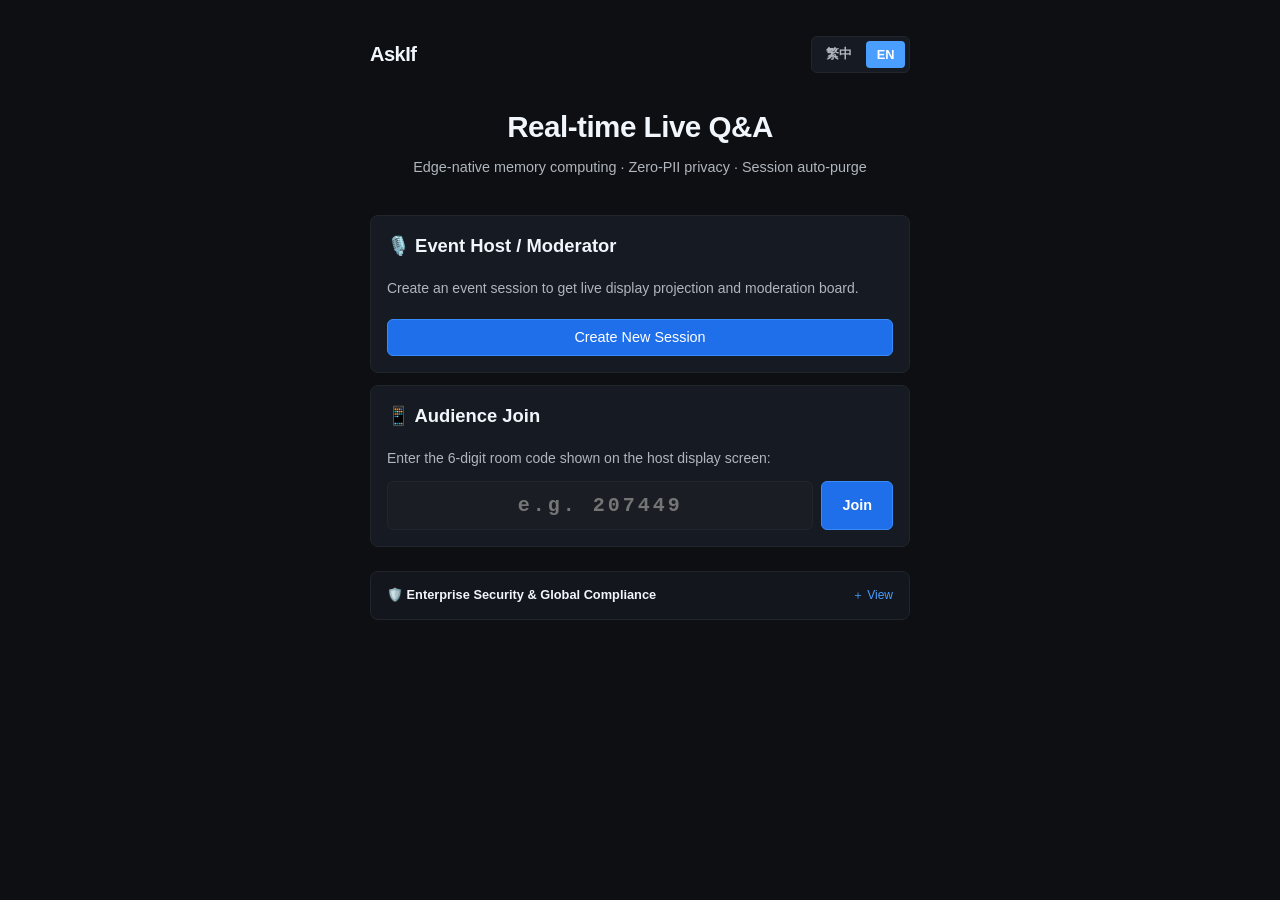
==== commit f5e76a91: "fix(i18n): dynamic placeholder translation and pure toggle text" ====
--- a/index.html
+++ b/index.html
@@ -292,7 +292,7 @@
       <h3 style="font-size:1.15rem;" data-i18n="audienceSectionTitle">📱 觀眾加入既有房間</h3>
       <p style="font-size:0.875rem;" data-i18n="audienceDesc">請輸入主辦方大螢幕提供的 6 位數字房間代碼：</p>
       <div class="join-grid">
-        <input type="text" id="manual-room-input" class="join-input" maxlength="6" inputmode="numeric" pattern="[0-9]*" placeholder="000000">
+        <input type="text" id="manual-room-input" class="join-input" maxlength="6" inputmode="numeric" pattern="[0-9]*" placeholder="例如: 207449">
         <button class="btn btn-primary" id="btn-join-room" style="padding: 0 1.25rem; font-weight:600;" data-i18n="joinBtn">進入</button>
       </div>
     </div>
@@ -301,7 +301,7 @@
     <details class="compliance-card" id="compliance-details">
       <summary>
         <div class="summary-title" data-i18n="complianceTitle">🛡️ 企業級資安與全球私隱合規架構</div>
-        <div class="summary-toggle" id="compliance-toggle-label">＋ 展開 / View</div>
+        <div class="summary-toggle" id="compliance-toggle-label">＋ 展開</div>
       </summary>
       <div class="compliance-content">
         <div class="badge-grid" id="badge-container"></div>
@@ -338,6 +338,14 @@
     applyI18n(currentLang);
     renderBadges();
     updateToggleText();
+    updatePlaceholders(currentLang);
+
+    function updatePlaceholders(lang) {
+      const roomInput = document.getElementById('manual-room-input');
+      if (roomInput) {
+        roomInput.placeholder = lang === 'zh' ? '例如: 207449' : 'e.g. 207449';
+      }
+    }
 
     function updateToggleText() {
       const details = document.getElementById('compliance-details');
@@ -378,6 +386,7 @@
       document.documentElement.lang = 'zh-HK';
       applyI18n('zh');
       updateToggleText();
+      updatePlaceholders('zh');
     });
 
     document.getElementById('btn-en').addEventListener('click', () => {
@@ -385,6 +394,7 @@
       document.documentElement.lang = 'en';
       applyI18n('en');
       updateToggleText();
+      updatePlaceholders('en');
     });
 
     const modal = document.getElementById('pwd-modal');
@@ -474,11 +484,9 @@
           throw new Error('伺服器未回傳有效票據 (Ticket)');
         }
 
-        // 雙重保險：以 roomId 與完整 ticket 分別寫入，確保 host.js 無論讀取哪一個都能取到
         sessionStorage.setItem(`askif_host_pwd_${data.roomId}`, pwd);
         sessionStorage.setItem(`askif_host_pwd_${data.ticket}`, pwd);
 
-        // 導向帶有 HMAC Ticket 與暫態 fragment 的 host.html
         window.location.href = `./host.html?room=${encodeURIComponent(data.ticket)}#key=${encodeURIComponent(pwd)}`;
       } catch (err) {
         console.error('[Create Room Error]:', err);
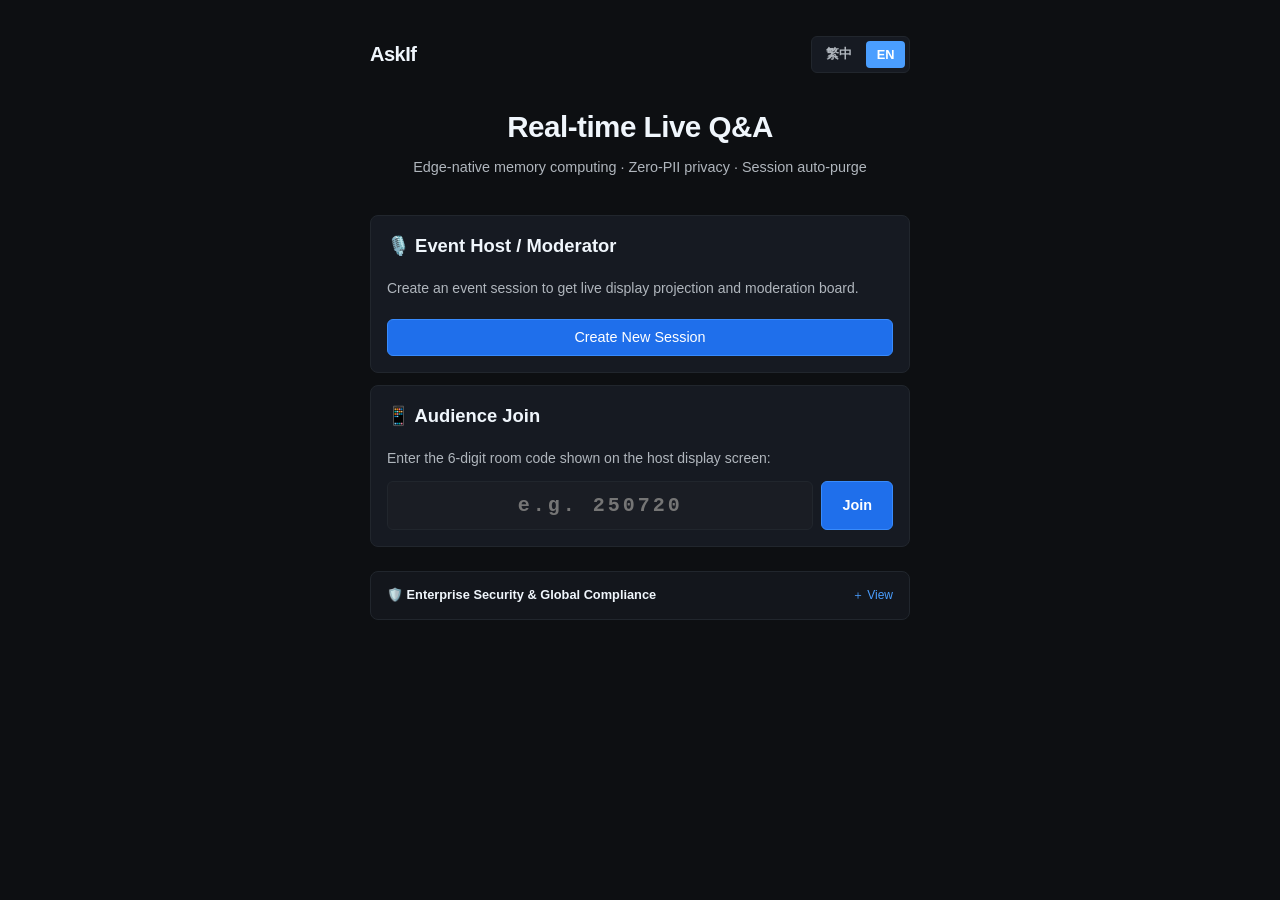
==== commit 87462856: "fix(host): add bulletproof inline return navigation to back-home button" ====
--- a/index.html
+++ b/index.html
@@ -292,7 +292,7 @@
       <h3 style="font-size:1.15rem;" data-i18n="audienceSectionTitle">📱 觀眾加入既有房間</h3>
       <p style="font-size:0.875rem;" data-i18n="audienceDesc">請輸入主辦方大螢幕提供的 6 位數字房間代碼：</p>
       <div class="join-grid">
-        <input type="text" id="manual-room-input" class="join-input" maxlength="6" inputmode="numeric" pattern="[0-9]*" placeholder="例如: 207449">
+        <input type="text" id="manual-room-input" class="join-input" maxlength="6" inputmode="numeric" pattern="[0-9]*" placeholder="例如: 250720">
         <button class="btn btn-primary" id="btn-join-room" style="padding: 0 1.25rem; font-weight:600;" data-i18n="joinBtn">進入</button>
       </div>
     </div>
@@ -343,7 +343,7 @@
     function updatePlaceholders(lang) {
       const roomInput = document.getElementById('manual-room-input');
       if (roomInput) {
-        roomInput.placeholder = lang === 'zh' ? '例如: 207449' : 'e.g. 207449';
+        roomInput.placeholder = lang === 'zh' ? '例如: 250720' : 'e.g. 250720';
       }
     }
 
